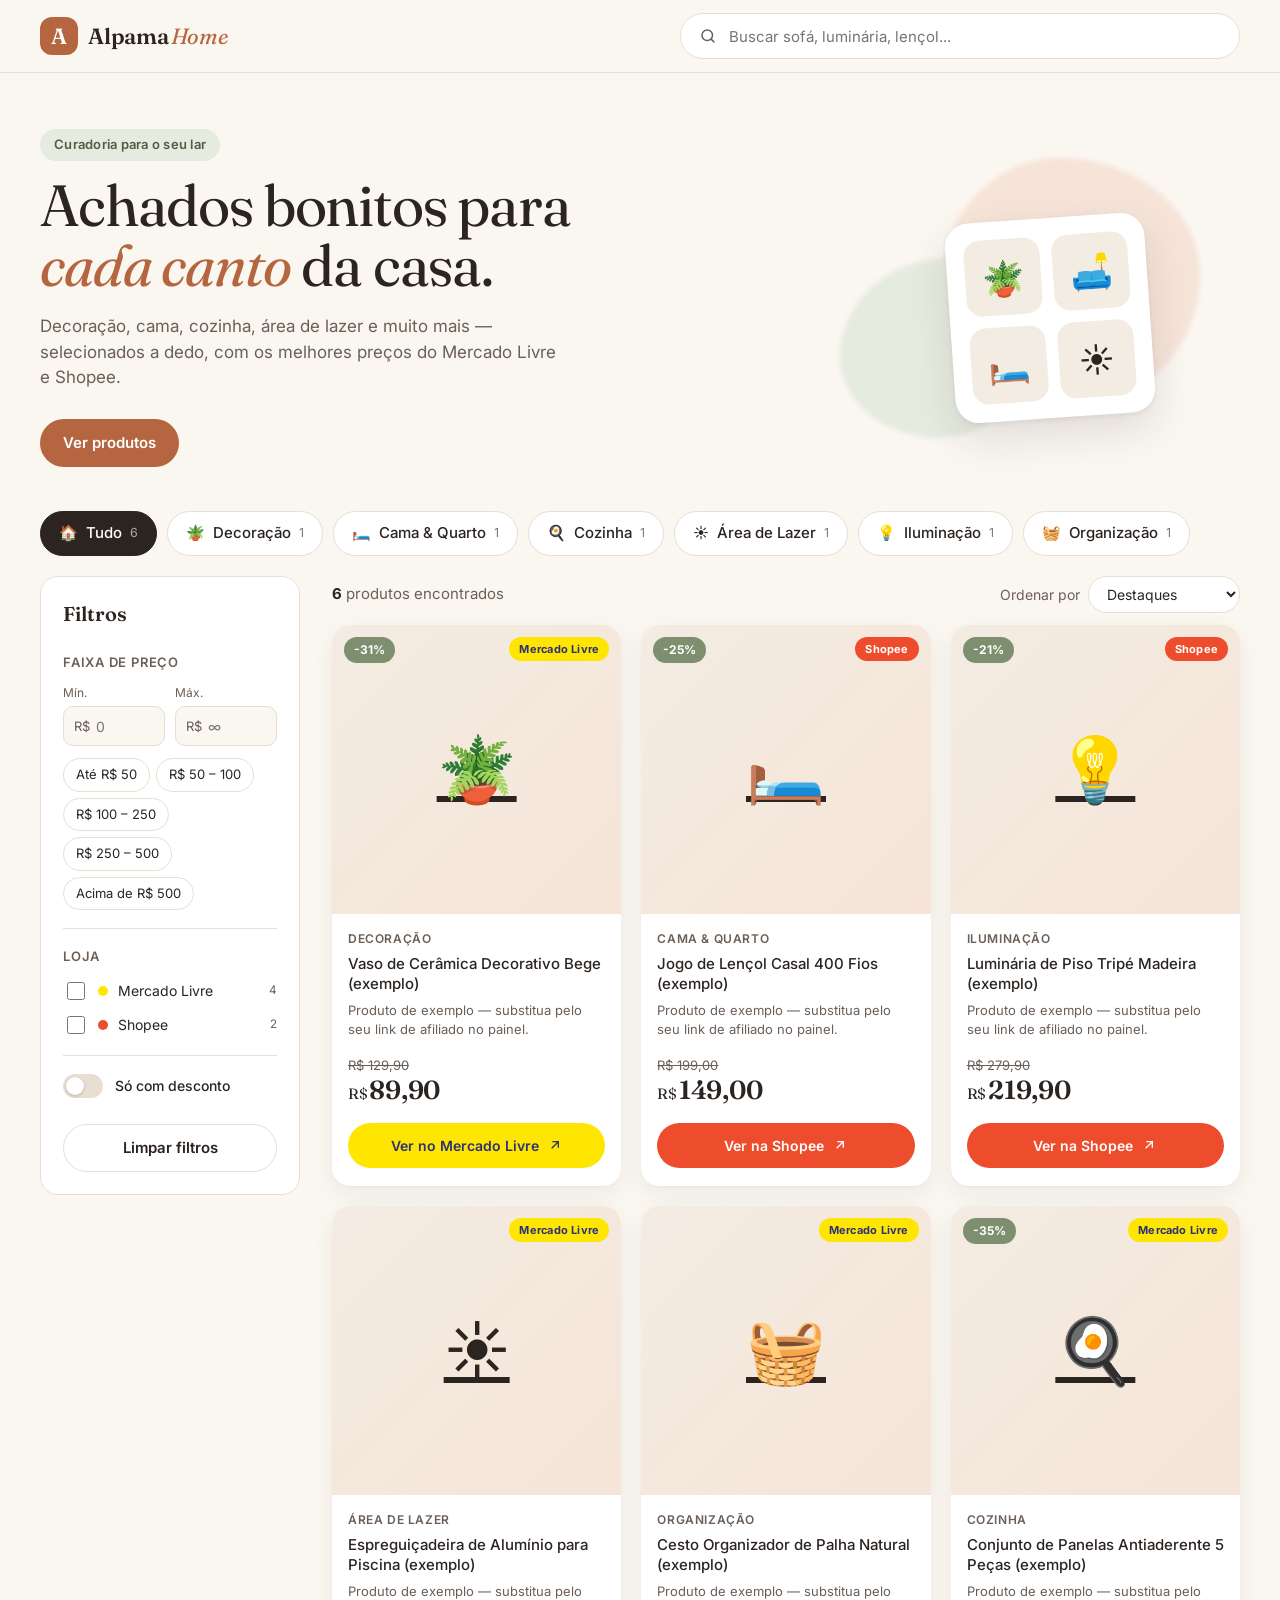
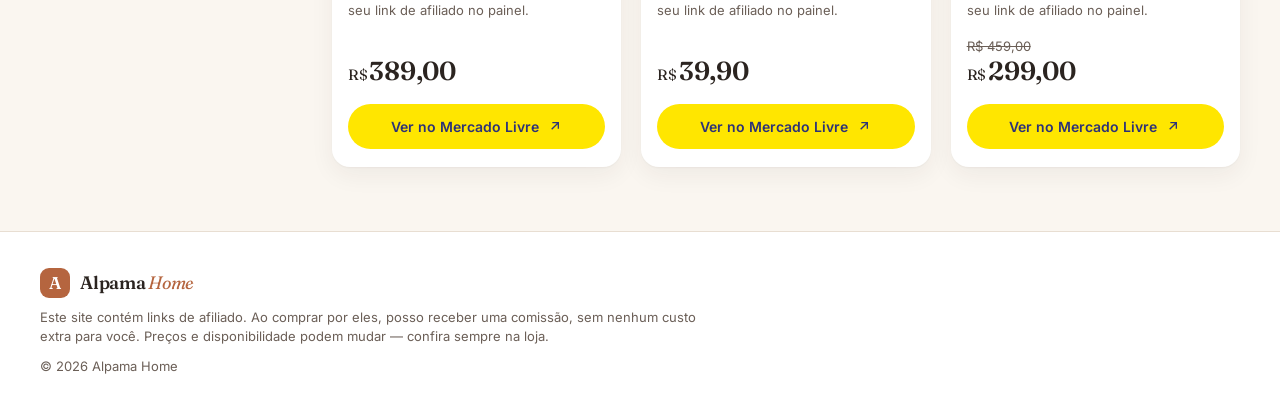
==== index.html @ 4c6926b1 "Cria vitrine Alpama Home com filtros e painel de produtos afiliados Site estático com busca, categor" ====
<!doctype html>
<html lang="pt-BR">
<head>
  <meta charset="utf-8">
  <meta name="viewport" content="width=device-width, initial-scale=1">
  <title>Alpama Home — Achados para sua casa</title>
  <meta name="description" content="Achados selecionados para casa: decoração, cama, cozinha, área de lazer e muito mais, com os melhores preços do Mercado Livre e Shopee.">
  <link rel="preconnect" href="https://fonts.googleapis.com">
  <link rel="preconnect" href="https://fonts.gstatic.com" crossorigin>
  <link href="https://fonts.googleapis.com/css2?family=Fraunces:opsz,wght@9..144,400;9..144,600&family=Inter:wght@400;500;600&display=swap" rel="stylesheet">
  <link rel="stylesheet" href="assets/css/style.css">
</head>
<body>
  <header class="topbar">
    <div class="container topbar__inner">
      <a href="./" class="logo" aria-label="Alpama Home — início">
        <span class="logo__mark">A</span>
        <span class="logo__text">Alpama<em>Home</em></span>
      </a>
      <label class="search" aria-label="Buscar produtos">
        <svg viewBox="0 0 24 24" aria-hidden="true"><circle cx="11" cy="11" r="7"/><path d="m20 20-3.5-3.5"/></svg>
        <input id="busca" type="search" placeholder="Buscar sofá, luminária, lençol..." autocomplete="off">
      </label>
      <button class="btn-filtros" id="abrirFiltros" type="button" aria-controls="filtros">
        <svg viewBox="0 0 24 24" aria-hidden="true"><path d="M4 6h16M7 12h10M10 18h4"/></svg>
        Filtros
      </button>
    </div>
  </header>

  <section class="hero">
    <div class="container hero__inner">
      <div>
        <p class="eyebrow">Curadoria para o seu lar</p>
        <h1>Achados bonitos para <span>cada canto</span> da casa.</h1>
        <p class="hero__sub">Decoração, cama, cozinha, área de lazer e muito mais — selecionados a dedo, com os melhores preços do Mercado Livre e Shopee.</p>
        <a href="#categorias" class="btn btn--primary">Ver produtos</a>
      </div>
      <div class="hero__art" aria-hidden="true">
        <div class="blob blob--1"></div>
        <div class="blob blob--2"></div>
        <div class="hero__card">
          <span>🪴</span><span>🛋️</span><span>🛏️</span><span>☀️</span>
        </div>
      </div>
    </div>
  </section>

  <nav class="cats container" id="categorias" aria-label="Categorias"></nav>

  <main class="container layout" id="catalogo">
    <aside class="filtros" id="filtros" aria-label="Filtros">
      <div class="filtros__head">
        <h2>Filtros</h2>
        <button class="filtros__fechar" id="fecharFiltros" type="button" aria-label="Fechar filtros">✕</button>
      </div>

      <div class="grupo">
        <h3>Faixa de preço</h3>
        <div class="preco-inputs">
          <label>Mín.<span class="moeda"><i>R$</i><input id="precoMin" type="number" min="0" step="1" inputmode="numeric" placeholder="0"></span></label>
          <label>Máx.<span class="moeda"><i>R$</i><input id="precoMax" type="number" min="0" step="1" inputmode="numeric" placeholder="∞"></span></label>
        </div>
        <div class="chips" id="faixas"></div>
      </div>

      <div class="grupo">
        <h3>Loja</h3>
        <div class="checks" id="lojas"></div>
      </div>

      <div class="grupo">
        <label class="switch">
          <input type="checkbox" id="soPromo">
          <span class="switch__track"></span>
          Só com desconto
        </label>
      </div>

      <button class="btn btn--ghost btn--block" id="limpar" type="button">Limpar filtros</button>
    </aside>

    <section class="resultados">
      <div class="resultados__bar">
        <p id="contagem" aria-live="polite"></p>
        <label class="ordenar">
          Ordenar por
          <select id="ordem">
            <option value="relevancia">Destaques</option>
            <option value="menor">Menor preço</option>
            <option value="maior">Maior preço</option>
            <option value="desconto">Maior desconto</option>
            <option value="az">Nome (A–Z)</option>
          </select>
        </label>
      </div>
      <div class="ativos" id="ativos"></div>
      <div class="grid" id="grid"></div>
      <div class="vazio" id="vazio" hidden>
        <p class="vazio__emoji">🔎</p>
        <h3>Nenhum produto encontrado</h3>
        <p>Tente ajustar a busca ou a faixa de preço.</p>
        <button class="btn btn--primary" type="button" data-limpar>Limpar filtros</button>
      </div>
    </section>
  </main>

  <div class="overlay" id="overlay" hidden></div>

  <footer class="rodape">
    <div class="container">
      <p class="logo logo--small"><span class="logo__mark">A</span><span class="logo__text">Alpama<em>Home</em></span></p>
      <p class="aviso">Este site contém links de afiliado. Ao comprar por eles, posso receber uma comissão, sem nenhum custo extra para você. Preços e disponibilidade podem mudar — confira sempre na loja.</p>
      <p class="copy">© <span id="ano"></span> Alpama Home</p>
    </div>
  </footer>

  <script src="produtos.js"></script>
  <script src="assets/js/app.js"></script>
</body>
</html>
---- assets/css/style.css ----
:root {
  --bg: #faf6f0;
  --surface: #ffffff;
  --surface-2: #f3ece2;
  --ink: #2b2420;
  --ink-2: #6b5f57;
  --line: #e8ded2;
  --brand: #b5653f;        /* terracota */
  --brand-ink: #ffffff;
  --brand-soft: #f6e4d8;
  --sage: #7d8f6e;
  --sage-soft: #e6ebdf;
  --ml: #ffe600;           /* Mercado Livre */
  --ml-ink: #2d3277;
  --shopee: #ee4d2d;
  --amazon: #232f3e;
  --radius: 18px;
  --radius-sm: 10px;
  --shadow: 0 1px 2px rgba(43, 36, 32, .04), 0 8px 24px rgba(43, 36, 32, .06);
  --shadow-hover: 0 2px 4px rgba(43, 36, 32, .06), 0 16px 40px rgba(43, 36, 32, .12);
  --serif: "Fraunces", Georgia, serif;
  --sans: "Inter", system-ui, -apple-system, "Segoe UI", sans-serif;
}

* { box-sizing: border-box; }
html { scroll-behavior: smooth; }
body {
  margin: 0;
  background: var(--bg);
  color: var(--ink);
  font-family: var(--sans);
  font-size: 15px;
  line-height: 1.5;
  -webkit-font-smoothing: antialiased;
}
img { max-width: 100%; display: block; }
button, input, select { font: inherit; color: inherit; }
a { color: inherit; }
[hidden] { display: none !important; }

.container { width: 100%; max-width: 1240px; margin: 0 auto; padding: 0 20px; }

/* ---------- Botões ---------- */
.btn {
  display: inline-flex; align-items: center; justify-content: center; gap: 8px;
  padding: 12px 22px; border-radius: 999px; border: 1px solid transparent;
  font-weight: 600; text-decoration: none; cursor: pointer;
  transition: transform .15s ease, background .15s ease, box-shadow .15s ease;
}
.btn:active { transform: translateY(1px); }
.btn--primary { background: var(--brand); color: var(--brand-ink); }
.btn--primary:hover { background: #9f5634; }
.btn--ghost { background: transparent; border-color: var(--line); }
.btn--ghost:hover { background: var(--surface-2); }
.btn--block { width: 100%; }

/* ---------- Topo ---------- */
.topbar {
  position: sticky; top: 0; z-index: 30;
  background: rgba(250, 246, 240, .85);
  backdrop-filter: saturate(1.4) blur(12px);
  border-bottom: 1px solid var(--line);
}
.topbar__inner { display: flex; align-items: center; gap: 20px; height: 72px; }

.logo { display: inline-flex; align-items: center; gap: 10px; text-decoration: none; flex-shrink: 0; margin: 0; }
.logo__mark {
  width: 38px; height: 38px; border-radius: 12px; display: grid; place-items: center;
  background: var(--brand); color: #fff; font-family: var(--serif); font-size: 22px; font-weight: 600;
}
.logo__text { font-family: var(--serif); font-size: 22px; font-weight: 600; letter-spacing: -.01em; }
.logo__text em { font-style: italic; font-weight: 400; color: var(--brand); margin-left: 2px; }
.logo--small .logo__mark { width: 30px; height: 30px; font-size: 17px; border-radius: 9px; }
.logo--small .logo__text { font-size: 18px; }

.search {
  flex: 1; max-width: 560px; margin-left: auto;
  display: flex; align-items: center; gap: 10px;
  background: var(--surface); border: 1px solid var(--line); border-radius: 999px;
  padding: 0 18px; height: 46px; transition: border-color .15s, box-shadow .15s;
}
.search:focus-within { border-color: var(--brand); box-shadow: 0 0 0 4px var(--brand-soft); }
.search svg, .btn-filtros svg { width: 18px; height: 18px; fill: none; stroke: currentColor; stroke-width: 2; stroke-linecap: round; color: var(--ink-2); flex-shrink: 0; }
.search input { border: 0; outline: 0; background: transparent; width: 100%; height: 100%; }

.btn-filtros {
  display: none; align-items: center; gap: 8px; height: 46px; padding: 0 16px;
  border-radius: 999px; border: 1px solid var(--line); background: var(--surface); cursor: pointer; font-weight: 500;
}

/* ---------- Hero ---------- */
.hero { padding: 56px 0 40px; overflow: hidden; }
.hero__inner { display: grid; grid-template-columns: 1.2fr 1fr; gap: 40px; align-items: center; }
.eyebrow {
  display: inline-block; margin: 0 0 14px; padding: 6px 14px; border-radius: 999px;
  background: var(--sage-soft); color: #4e5d42; font-size: 13px; font-weight: 600; letter-spacing: .02em;
}
.hero h1 {
  font-family: var(--serif); font-weight: 400; font-size: clamp(34px, 5vw, 58px);
  line-height: 1.05; letter-spacing: -.02em; margin: 0 0 18px;
}
.hero h1 span { font-style: italic; color: var(--brand); }
.hero__sub { color: var(--ink-2); font-size: 17px; max-width: 520px; margin: 0 0 28px; }

.hero__art { position: relative; height: 300px; }
.blob { position: absolute; border-radius: 50%; filter: blur(2px); }
.blob--1 { width: 260px; height: 260px; background: var(--brand-soft); right: 40px; top: 10px; border-radius: 46% 54% 60% 40% / 50% 45% 55% 50%; }
.blob--2 { width: 180px; height: 180px; background: var(--sage-soft); right: 220px; top: 110px; border-radius: 60% 40% 45% 55% / 55% 60% 40% 45%; }
.hero__card {
  position: absolute; right: 90px; top: 70px; display: grid; grid-template-columns: repeat(2, 76px); gap: 12px;
  padding: 18px; background: var(--surface); border-radius: 24px; box-shadow: var(--shadow-hover); transform: rotate(-4deg);
}
.hero__card span { display: grid; place-items: center; height: 76px; border-radius: 16px; background: var(--surface-2); font-size: 34px; }

/* ---------- Categorias ---------- */
.cats {
  display: flex; gap: 10px; overflow-x: auto; padding-top: 4px; padding-bottom: 20px;
  scrollbar-width: none;
}
.cats::-webkit-scrollbar { display: none; }
.cat {
  flex-shrink: 0; display: inline-flex; align-items: center; gap: 8px;
  padding: 10px 18px; border-radius: 999px; border: 1px solid var(--line); background: var(--surface);
  cursor: pointer; font-weight: 500; white-space: nowrap; transition: all .15s;
}
.cat:hover { border-color: var(--brand); }
.cat[aria-pressed="true"] { background: var(--ink); border-color: var(--ink); color: #fff; }
.cat small { opacity: .6; font-weight: 400; }

/* ---------- Layout ---------- */
.layout { display: grid; grid-template-columns: 260px 1fr; gap: 32px; align-items: start; padding-bottom: 64px; }

.filtros {
  position: sticky; top: 92px; background: var(--surface); border: 1px solid var(--line);
  border-radius: var(--radius); padding: 22px;
}
.filtros__head { display: flex; justify-content: space-between; align-items: center; margin-bottom: 6px; }
.filtros__head h2 { font-family: var(--serif); font-weight: 600; font-size: 20px; margin: 0; }
.filtros__fechar { display: none; border: 0; background: var(--surface-2); width: 34px; height: 34px; border-radius: 50%; cursor: pointer; }
.grupo { padding: 18px 0; border-bottom: 1px solid var(--line); }
.grupo:last-of-type { border-bottom: 0; margin-bottom: 8px; }
.grupo h3 { font-size: 13px; text-transform: uppercase; letter-spacing: .06em; color: var(--ink-2); margin: 0 0 12px; font-weight: 600; }

.preco-inputs { display: grid; grid-template-columns: 1fr 1fr; gap: 10px; margin-bottom: 12px; }
.preco-inputs label { font-size: 12px; color: var(--ink-2); display: grid; gap: 4px; }
.moeda { display: flex; align-items: center; border: 1px solid var(--line); border-radius: var(--radius-sm); padding: 0 10px; background: var(--bg); }
.moeda:focus-within { border-color: var(--brand); }
.moeda i { font-style: normal; color: var(--ink-2); font-size: 13px; }
.moeda input { border: 0; outline: 0; background: transparent; width: 100%; height: 38px; padding-left: 6px; font-size: 14px; color: var(--ink); }

.chips { display: flex; flex-wrap: wrap; gap: 6px; }
.chip {
  padding: 6px 12px; border-radius: 999px; border: 1px solid var(--line); background: transparent;
  font-size: 13px; cursor: pointer; transition: all .15s;
}
.chip:hover { border-color: var(--brand); }
.chip[aria-pressed="true"] { background: var(--brand-soft); border-color: var(--brand); color: #7e3f20; font-weight: 600; }

.checks { display: grid; gap: 10px; }
.check { display: flex; align-items: center; gap: 10px; cursor: pointer; font-size: 14px; }
.check input { width: 18px; height: 18px; accent-color: var(--brand); }
.check .dot { width: 10px; height: 10px; border-radius: 50%; }
.check small { margin-left: auto; color: var(--ink-2); }

.switch { display: flex; align-items: center; gap: 12px; cursor: pointer; font-size: 14px; font-weight: 500; }
.switch input { position: absolute; opacity: 0; }
.switch__track { width: 40px; height: 24px; border-radius: 999px; background: var(--line); position: relative; transition: background .2s; flex-shrink: 0; }
.switch__track::after { content: ""; position: absolute; top: 3px; left: 3px; width: 18px; height: 18px; border-radius: 50%; background: #fff; box-shadow: 0 1px 3px rgba(0,0,0,.2); transition: transform .2s; }
.switch input:checked + .switch__track { background: var(--sage); }
.switch input:checked + .switch__track::after { transform: translateX(16px); }
.switch input:focus-visible + .switch__track { outline: 2px solid var(--brand); outline-offset: 2px; }

/* ---------- Resultados ---------- */
.resultados__bar { display: flex; justify-content: space-between; align-items: center; gap: 12px; margin-bottom: 12px; flex-wrap: wrap; }
#contagem { margin: 0; color: var(--ink-2); }
#contagem strong { color: var(--ink); }
.ordenar { display: flex; align-items: center; gap: 8px; font-size: 14px; color: var(--ink-2); }
.ordenar select { border: 1px solid var(--line); border-radius: 999px; padding: 8px 14px; background: var(--surface); color: var(--ink); cursor: pointer; }

.ativos { display: flex; flex-wrap: wrap; gap: 8px; margin-bottom: 16px; }
.ativos:empty { display: none; }
.tag {
  display: inline-flex; align-items: center; gap: 6px; padding: 6px 8px 6px 12px; border-radius: 999px;
  background: var(--surface-2); font-size: 13px; border: 0; cursor: pointer;
}
.tag::after { content: "✕"; font-size: 11px; opacity: .6; }
.tag:hover { background: var(--brand-soft); }

.grid { display: grid; grid-template-columns: repeat(auto-fill, minmax(230px, 1fr)); gap: 20px; }

.card {
  position: relative; display: flex; flex-direction: column;
  background: var(--surface); border-radius: var(--radius); overflow: hidden;
  box-shadow: var(--shadow); transition: transform .2s ease, box-shadow .2s ease;
  animation: surgir .35s ease both;
}
.card:hover { transform: translateY(-4px); box-shadow: var(--shadow-hover); }
@keyframes surgir { from { opacity: 0; transform: translateY(8px); } to { opacity: 1; transform: none; } }

.card__img { position: relative; aspect-ratio: 1 / 1; background: var(--surface-2); overflow: hidden; }
.card__img img { width: 100%; height: 100%; object-fit: contain; padding: 14px; mix-blend-mode: multiply; transition: transform .35s ease; }
.card:hover .card__img img { transform: scale(1.05); }
.card__placeholder { width: 100%; height: 100%; display: grid; place-items: center; font-size: 64px; background: linear-gradient(135deg, var(--surface-2), var(--brand-soft)); }

.badge { position: absolute; top: 12px; left: 12px; padding: 4px 10px; border-radius: 999px; font-size: 12px; font-weight: 700; background: var(--sage); color: #fff; }
.loja { position: absolute; top: 12px; right: 12px; padding: 4px 10px; border-radius: 999px; font-size: 11px; font-weight: 700; letter-spacing: .02em; }
.loja--mercadolivre { background: var(--ml); color: var(--ml-ink); }
.loja--shopee { background: var(--shopee); color: #fff; }
.loja--amazon { background: var(--amazon); color: #fff; }
.loja--outra { background: var(--ink); color: #fff; }

.card__body { display: flex; flex-direction: column; gap: 6px; padding: 16px 16px 18px; flex: 1; }
.card__cat { font-size: 12px; color: var(--ink-2); text-transform: uppercase; letter-spacing: .05em; font-weight: 600; }
.card__nome { font-size: 15px; font-weight: 500; margin: 0; line-height: 1.35; display: -webkit-box; -webkit-line-clamp: 2; -webkit-box-orient: vertical; overflow: hidden; min-height: 2.7em; }
.card__desc { font-size: 13px; color: var(--ink-2); margin: 0; display: -webkit-box; -webkit-line-clamp: 2; -webkit-box-orient: vertical; overflow: hidden; }
.card__precos { margin-top: auto; padding-top: 8px; }
.card__antigo { font-size: 13px; color: var(--ink-2); text-decoration: line-through; }
.card__preco { font-family: var(--serif); font-size: 26px; font-weight: 600; letter-spacing: -.01em; line-height: 1.1; }
.card__preco small { font-size: 15px; font-weight: 400; margin-right: 2px; }
.card__btn { margin-top: 12px; width: 100%; padding: 11px 16px; font-size: 14px; }
.card__btn--mercadolivre { background: var(--ml); color: var(--ml-ink); }
.card__btn--mercadolivre:hover { background: #f5dc00; }
.card__btn--shopee { background: var(--shopee); color: #fff; }
.card__btn--shopee:hover { background: #d8401f; }
.card__btn--amazon { background: var(--amazon); color: #fff; }
.card__btn .txt-sm { display: none; }
.card__btn { white-space: nowrap; }
.card__btn svg { width: 16px; height: 16px; fill: none; stroke: currentColor; stroke-width: 2; }

.vazio { text-align: center; padding: 60px 20px; background: var(--surface); border-radius: var(--radius); border: 1px dashed var(--line); }
.vazio__emoji { font-size: 44px; margin: 0; }
.vazio h3 { font-family: var(--serif); font-size: 22px; margin: 8px 0 4px; }
.vazio p { color: var(--ink-2); margin: 0 0 18px; }

/* ---------- Rodapé ---------- */
.rodape { border-top: 1px solid var(--line); padding: 36px 0 44px; background: var(--surface); }
.rodape .container { display: grid; gap: 10px; }
.aviso { color: var(--ink-2); font-size: 13px; max-width: 680px; margin: 0; }
.copy { color: var(--ink-2); font-size: 13px; margin: 0; }

.overlay { position: fixed; inset: 0; background: rgba(43, 36, 32, .4); z-index: 40; }

/* ---------- Responsivo ---------- */
@media (max-width: 960px) {
  .hero__inner { grid-template-columns: 1fr; }
  .hero__art { display: none; }
  .hero { padding: 36px 0 28px; }
  .layout { grid-template-columns: 1fr; }
  .btn-filtros { display: inline-flex; }
  .filtros {
    position: fixed; top: 0; bottom: 0; left: 0; z-index: 50; width: min(340px, 88vw);
    border-radius: 0 var(--radius) var(--radius) 0; overflow-y: auto;
    transform: translateX(-105%); transition: transform .25s ease;
  }
  .filtros.aberto { transform: none; }
  .filtros__fechar { display: grid; place-items: center; }
}
@media (max-width: 640px) {
  .container { padding: 0 16px; }
  .topbar__inner { flex-wrap: wrap; height: auto; padding-top: 12px; padding-bottom: 12px; gap: 10px; }
  .search { order: 3; flex-basis: 100%; max-width: none; }
  .btn-filtros { margin-left: auto; }
  .grid { grid-template-columns: repeat(2, 1fr); gap: 12px; }
  .card__body { padding: 12px; }
  .card__nome { font-size: 14px; }
  .card__preco { font-size: 21px; }
  .card__desc { display: none; }
  .card__btn { padding: 10px 12px; font-size: 13px; }
  .card__btn .txt-lg { display: none; }
  .card__btn .txt-sm { display: inline; }
  .resultados__bar { margin-top: 4px; }
  .loja { font-size: 10px; padding: 3px 8px; }
}

/* ===================================================================
   PAINEL (admin.html)
   =================================================================== */
.admin-main { padding: 32px 20px 64px; display: grid; grid-template-columns: 420px 1fr; gap: 28px; align-items: start; }
.painel { background: var(--surface); border: 1px solid var(--line); border-radius: var(--radius); padding: 24px; }
.painel h2 { font-family: var(--serif); font-weight: 600; font-size: 22px; margin: 0 0 4px; }
.painel > p { color: var(--ink-2); margin: 0 0 18px; font-size: 14px; }
.form { display: grid; gap: 14px; }
.campo { display: grid; gap: 6px; font-size: 13px; font-weight: 600; }
.campo span.dica { font-weight: 400; color: var(--ink-2); font-size: 12px; }
.campo input, .campo select, .campo textarea {
  width: 100%; border: 1px solid var(--line); border-radius: var(--radius-sm); padding: 10px 12px;
  background: var(--bg); font-weight: 400; font-size: 14px; outline: 0;
}
.campo input:focus, .campo select:focus, .campo textarea:focus { border-color: var(--brand); box-shadow: 0 0 0 3px var(--brand-soft); }
.campo textarea { resize: vertical; min-height: 64px; }
.linha { display: grid; grid-template-columns: 1fr 1fr; gap: 12px; }
.form .switch { font-weight: 500; }
.acoes { display: flex; gap: 10px; flex-wrap: wrap; }
.preview-img { display: flex; gap: 12px; align-items: center; }
.preview-img img, .preview-img .vazio-img { width: 56px; height: 56px; border-radius: 10px; object-fit: contain; background: var(--surface-2); flex-shrink: 0; }
.preview-img .vazio-img { display: grid; place-items: center; font-size: 22px; }

.lista-head { display: flex; justify-content: space-between; align-items: center; gap: 12px; flex-wrap: wrap; margin-bottom: 16px; }
.lista-head input { border: 1px solid var(--line); border-radius: 999px; padding: 9px 16px; background: var(--bg); min-width: 200px; outline: 0; }
.lista { display: grid; gap: 10px; }
.item {
  display: grid; grid-template-columns: 56px 1fr auto; gap: 14px; align-items: center;
  padding: 10px; border: 1px solid var(--line); border-radius: 14px; background: var(--bg);
}
.item img, .item .vazio-img { width: 56px; height: 56px; border-radius: 10px; object-fit: contain; background: var(--surface); }
.item .vazio-img { display: grid; place-items: center; font-size: 24px; }
.item__info { min-width: 0; }
.item__nome { font-weight: 600; font-size: 14px; white-space: nowrap; overflow: hidden; text-overflow: ellipsis; margin: 0; }
.item__meta { font-size: 12px; color: var(--ink-2); margin: 2px 0 0; display: flex; gap: 8px; flex-wrap: wrap; align-items: center; }
.item__meta .loja { position: static; }
.item__acoes { display: flex; gap: 6px; }
.icon-btn { width: 36px; height: 36px; border-radius: 10px; border: 1px solid var(--line); background: var(--surface); cursor: pointer; display: grid; place-items: center; font-size: 15px; }
.icon-btn:hover { border-color: var(--brand); }
.icon-btn--perigo:hover { border-color: #c0392b; background: #fdecea; }

.publicar { margin-top: 24px; background: var(--sage-soft); border: 1px solid #cfd8c4; }
.publicar ol { margin: 8px 0 16px; padding-left: 20px; color: var(--ink); font-size: 14px; }
.publicar li { margin-bottom: 4px; }
.publicar code { background: rgba(255,255,255,.7); padding: 1px 6px; border-radius: 6px; font-size: 13px; }

.toast {
  position: fixed; bottom: 24px; left: 50%; transform: translateX(-50%) translateY(20px); opacity: 0;
  background: var(--ink); color: #fff; padding: 12px 20px; border-radius: 999px; font-size: 14px; z-index: 100;
  transition: all .25s ease; pointer-events: none;
}
.toast.show { opacity: 1; transform: translateX(-50%) translateY(0); }

.preview-banner {
  background: var(--ink); color: #fff; text-align: center; padding: 8px 16px; font-size: 13px;
}
.preview-banner a { color: var(--ml); }

@media (max-width: 980px) {
  .admin-main { grid-template-columns: 1fr; }
}
@media (max-width: 640px) {
  .admin-main { padding: 20px 16px 48px; }
  .item { grid-template-columns: 48px 1fr; }
  .item img, .item .vazio-img { width: 48px; height: 48px; }
  .item__acoes { grid-column: 1 / -1; justify-content: flex-end; }
  .linha { grid-template-columns: 1fr; }
}
#catalogo, #categorias { scroll-margin-top: 140px; }
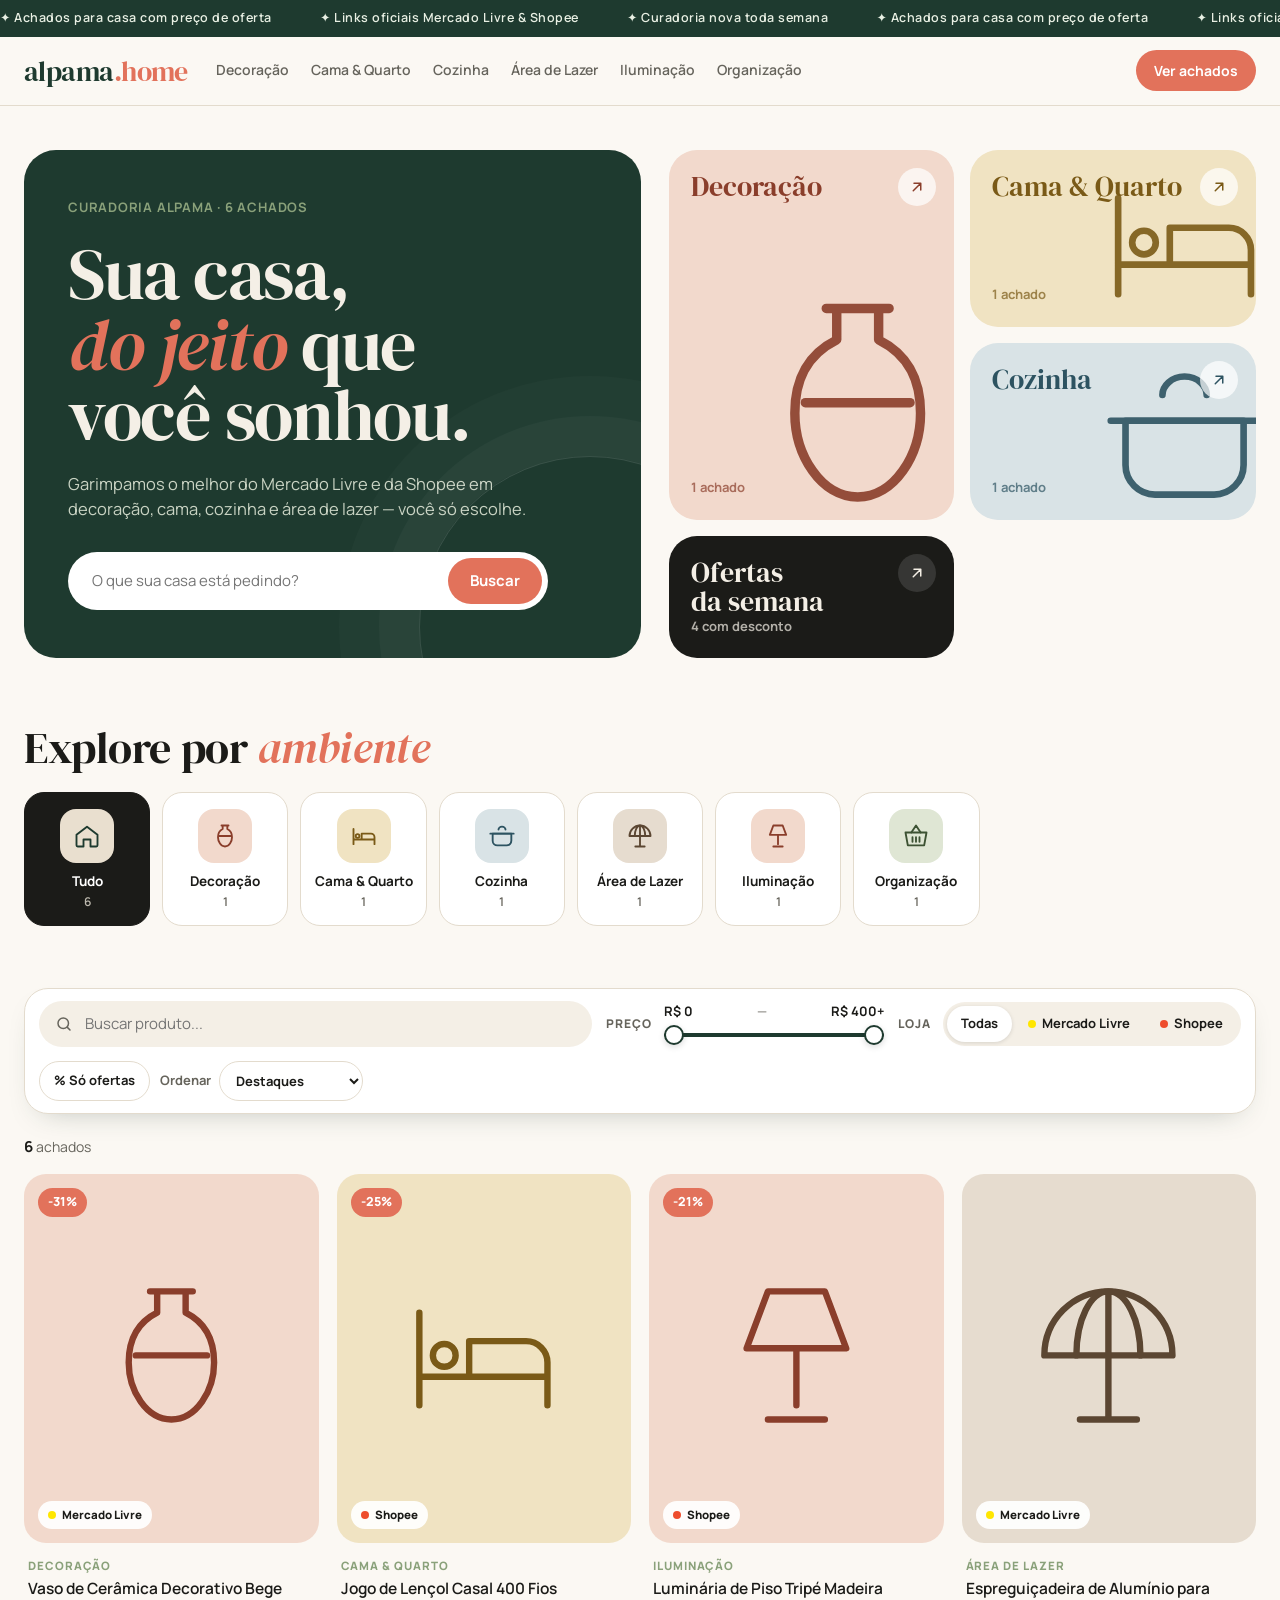
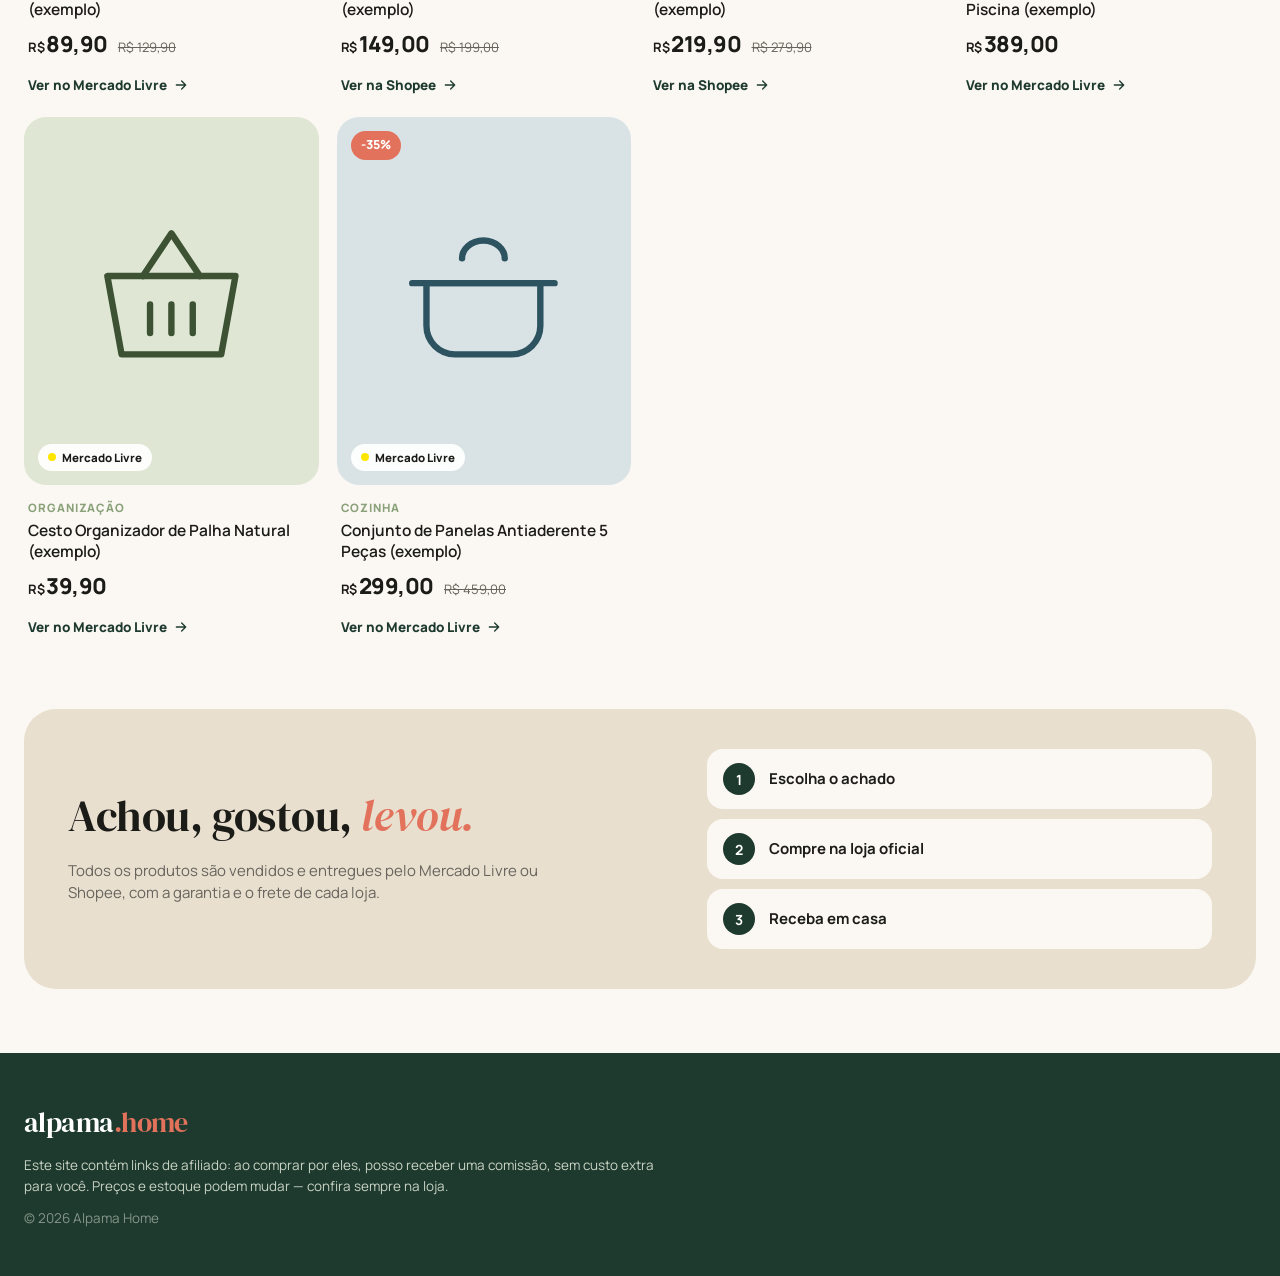
==== commit 9e063016: "Novo visual da vitrine (esboço 2): estilo boutique Hero verde com busca, grade bento de categorias, " ====
--- a/index.html
+++ b/index.html
@@ -7,113 +7,136 @@
   <meta name="description" content="Achados selecionados para casa: decoração, cama, cozinha, área de lazer e muito mais, com os melhores preços do Mercado Livre e Shopee.">
   <link rel="preconnect" href="https://fonts.googleapis.com">
   <link rel="preconnect" href="https://fonts.gstatic.com" crossorigin>
-  <link href="https://fonts.googleapis.com/css2?family=Fraunces:opsz,wght@9..144,400;9..144,600&family=Inter:wght@400;500;600&display=swap" rel="stylesheet">
-  <link rel="stylesheet" href="assets/css/style.css">
+  <link href="https://fonts.googleapis.com/css2?family=DM+Serif+Display:ital@0;1&family=Manrope:wght@400;500;600;700;800&display=swap" rel="stylesheet">
+  <link rel="stylesheet" href="assets/css/site.css">
 </head>
 <body>
-  <header class="topbar">
-    <div class="container topbar__inner">
-      <a href="./" class="logo" aria-label="Alpama Home — início">
-        <span class="logo__mark">A</span>
-        <span class="logo__text">Alpama<em>Home</em></span>
-      </a>
-      <label class="search" aria-label="Buscar produtos">
-        <svg viewBox="0 0 24 24" aria-hidden="true"><circle cx="11" cy="11" r="7"/><path d="m20 20-3.5-3.5"/></svg>
-        <input id="busca" type="search" placeholder="Buscar sofá, luminária, lençol..." autocomplete="off">
-      </label>
-      <button class="btn-filtros" id="abrirFiltros" type="button" aria-controls="filtros">
-        <svg viewBox="0 0 24 24" aria-hidden="true"><path d="M4 6h16M7 12h10M10 18h4"/></svg>
-        Filtros
-      </button>
+  <div class="anuncio">
+    <div class="marquee"><span>✦ Achados para casa com preço de oferta</span><span>✦ Links oficiais Mercado Livre &amp; Shopee</span><span>✦ Curadoria nova toda semana</span><span>✦ Achados para casa com preço de oferta</span><span>✦ Links oficiais Mercado Livre &amp; Shopee</span><span>✦ Curadoria nova toda semana</span></div>
+  </div>
+
+  <header class="cabecalho">
+    <div class="wrap cabecalho__in">
+      <a href="./" class="marca" aria-label="Alpama Home — início">alpama<span>.home</span></a>
+      <nav class="menu" id="menu" aria-label="Categorias principais"></nav>
+      <a href="#loja" class="cabecalho__cta">Ver achados</a>
     </div>
   </header>
 
   <section class="hero">
-    <div class="container hero__inner">
-      <div>
-        <p class="eyebrow">Curadoria para o seu lar</p>
-        <h1>Achados bonitos para <span>cada canto</span> da casa.</h1>
-        <p class="hero__sub">Decoração, cama, cozinha, área de lazer e muito mais — selecionados a dedo, com os melhores preços do Mercado Livre e Shopee.</p>
-        <a href="#categorias" class="btn btn--primary">Ver produtos</a>
+    <div class="wrap hero__grid">
+      <div class="hero__texto">
+        <p class="selo">Curadoria Alpama · <span id="totalHero"></span> achados</p>
+        <h1>Sua casa,<br><em>do jeito</em> que<br>você sonhou.</h1>
+        <p class="hero__sub">Garimpamos o melhor do Mercado Livre e da Shopee em decoração, cama, cozinha e área de lazer — você só escolhe.</p>
+        <form class="hero__busca" id="heroBusca" role="search">
+          <input type="search" id="buscaHero" placeholder="O que sua casa está pedindo?" aria-label="Buscar produtos">
+          <button type="submit">Buscar</button>
+        </form>
       </div>
-      <div class="hero__art" aria-hidden="true">
-        <div class="blob blob--1"></div>
-        <div class="blob blob--2"></div>
-        <div class="hero__card">
-          <span>🪴</span><span>🛋️</span><span>🛏️</span><span>☀️</span>
+      <div class="bento" id="bento" aria-label="Categorias em destaque"></div>
+    </div>
+  </section>
+
+  <section class="wrap secao" id="loja">
+    <div class="secao__topo">
+      <h2>Explore por <em>ambiente</em></h2>
+    </div>
+    <div class="ambientes" id="ambientes"></div>
+  </section>
+
+  <section class="wrap secao">
+    <div class="barra" id="barra">
+      <label class="barra__busca">
+        <svg viewBox="0 0 24 24" aria-hidden="true"><circle cx="11" cy="11" r="7"/><path d="m20 20-3.5-3.5"/></svg>
+        <input id="busca" type="search" placeholder="Buscar produto..." autocomplete="off" aria-label="Buscar produto">
+      </label>
+      <button class="barra__abrir" id="abrirFiltros" type="button">
+        <svg viewBox="0 0 24 24" aria-hidden="true"><path d="M4 7h10M18 7h2M4 17h4M12 17h8"/><circle cx="16" cy="7" r="2"/><circle cx="10" cy="17" r="2"/></svg>
+        Filtros <b id="nFiltros" hidden></b>
+      </button>
+
+      <div class="painelf" id="painelf" role="dialog" aria-label="Filtros">
+        <div class="painelf__topo"><strong>Filtros</strong><button type="button" id="fecharFiltros" aria-label="Fechar">✕</button></div>
+
+        <div class="f f--preco">
+          <span class="f__rot">Preço</span>
+          <div class="faixa">
+            <div class="faixa__valores"><output id="vMin"></output><span>—</span><output id="vMax"></output></div>
+            <div class="faixa__slider">
+              <div class="faixa__trilho"><div class="faixa__ativo" id="ativoFaixa"></div></div>
+              <input type="range" id="rMin" aria-label="Preço mínimo">
+              <input type="range" id="rMax" aria-label="Preço máximo">
+            </div>
+          </div>
+          <div class="atalhos" id="atalhos"></div>
+        </div>
+
+        <div class="f">
+          <span class="f__rot">Loja</span>
+          <div class="seg" id="lojas" role="group" aria-label="Loja"></div>
+        </div>
+
+        <div class="f f--linha">
+          <button class="pill" type="button" id="soPromo" aria-pressed="false">% Só ofertas</button>
+          <label class="ordem">
+            <span>Ordenar</span>
+            <select id="ordem">
+              <option value="relevancia">Destaques</option>
+              <option value="menor">Menor preço</option>
+              <option value="maior">Maior preço</option>
+              <option value="desconto">Maior desconto</option>
+              <option value="az">A–Z</option>
+            </select>
+          </label>
+        </div>
+
+        <div class="painelf__rodape">
+          <button type="button" class="link" id="limpar">Limpar tudo</button>
+          <button type="button" class="botao" id="aplicar">Ver <span id="nAplicar"></span> produtos</button>
         </div>
       </div>
     </div>
+
+    <div class="resumo">
+      <p id="contagem" aria-live="polite"></p>
+      <div class="ativos" id="ativos"></div>
+      <button type="button" class="link" id="limparResumo" hidden>Limpar filtros</button>
+    </div>
+
+    <div class="grade" id="grade"></div>
+
+    <div class="vazio" id="vazio" hidden>
+      <div class="vazio__ico" aria-hidden="true"><svg viewBox="0 0 24 24"><circle cx="11" cy="11" r="7"/><path d="m20 20-3.5-3.5"/></svg></div>
+      <h3>Nada por aqui… ainda</h3>
+      <p>Tente outra palavra ou aumente a faixa de preço.</p>
+      <button class="botao" type="button" data-limpar>Limpar filtros</button>
+    </div>
   </section>
 
-  <nav class="cats container" id="categorias" aria-label="Categorias"></nav>
-
-  <main class="container layout" id="catalogo">
-    <aside class="filtros" id="filtros" aria-label="Filtros">
-      <div class="filtros__head">
-        <h2>Filtros</h2>
-        <button class="filtros__fechar" id="fecharFiltros" type="button" aria-label="Fechar filtros">✕</button>
+  <section class="wrap">
+    <div class="faixa-cta">
+      <div>
+        <h2>Achou, gostou, <em>levou.</em></h2>
+        <p>Todos os produtos são vendidos e entregues pelo Mercado Livre ou Shopee, com a garantia e o frete de cada loja.</p>
       </div>
-
-      <div class="grupo">
-        <h3>Faixa de preço</h3>
-        <div class="preco-inputs">
-          <label>Mín.<span class="moeda"><i>R$</i><input id="precoMin" type="number" min="0" step="1" inputmode="numeric" placeholder="0"></span></label>
-          <label>Máx.<span class="moeda"><i>R$</i><input id="precoMax" type="number" min="0" step="1" inputmode="numeric" placeholder="∞"></span></label>
-        </div>
-        <div class="chips" id="faixas"></div>
-      </div>
-
-      <div class="grupo">
-        <h3>Loja</h3>
-        <div class="checks" id="lojas"></div>
-      </div>
-
-      <div class="grupo">
-        <label class="switch">
-          <input type="checkbox" id="soPromo">
-          <span class="switch__track"></span>
-          Só com desconto
-        </label>
-      </div>
-
-      <button class="btn btn--ghost btn--block" id="limpar" type="button">Limpar filtros</button>
-    </aside>
-
-    <section class="resultados">
-      <div class="resultados__bar">
-        <p id="contagem" aria-live="polite"></p>
-        <label class="ordenar">
-          Ordenar por
-          <select id="ordem">
-            <option value="relevancia">Destaques</option>
-            <option value="menor">Menor preço</option>
-            <option value="maior">Maior preço</option>
-            <option value="desconto">Maior desconto</option>
-            <option value="az">Nome (A–Z)</option>
-          </select>
-        </label>
-      </div>
-      <div class="ativos" id="ativos"></div>
-      <div class="grid" id="grid"></div>
-      <div class="vazio" id="vazio" hidden>
-        <p class="vazio__emoji">🔎</p>
-        <h3>Nenhum produto encontrado</h3>
-        <p>Tente ajustar a busca ou a faixa de preço.</p>
-        <button class="btn btn--primary" type="button" data-limpar>Limpar filtros</button>
-      </div>
-    </section>
-  </main>
-
-  <div class="overlay" id="overlay" hidden></div>
+      <ul>
+        <li><b>1</b> Escolha o achado</li>
+        <li><b>2</b> Compre na loja oficial</li>
+        <li><b>3</b> Receba em casa</li>
+      </ul>
+    </div>
+  </section>
 
   <footer class="rodape">
-    <div class="container">
-      <p class="logo logo--small"><span class="logo__mark">A</span><span class="logo__text">Alpama<em>Home</em></span></p>
-      <p class="aviso">Este site contém links de afiliado. Ao comprar por eles, posso receber uma comissão, sem nenhum custo extra para você. Preços e disponibilidade podem mudar — confira sempre na loja.</p>
-      <p class="copy">© <span id="ano"></span> Alpama Home</p>
+    <div class="wrap rodape__in">
+      <a href="./" class="marca marca--claro">alpama<span>.home</span></a>
+      <p>Este site contém links de afiliado: ao comprar por eles, posso receber uma comissão, sem custo extra para você. Preços e estoque podem mudar — confira sempre na loja.</p>
+      <p class="rodape__copy">© <span id="ano"></span> Alpama Home</p>
     </div>
   </footer>
+
+  <div class="veu" id="veu" hidden></div>
 
   <script src="produtos.js"></script>
   <script src="assets/js/app.js"></script>
--- a/assets/css/site.css
+++ b/assets/css/site.css
@@ -0,0 +1,282 @@
+:root {
+  --creme: #f4efe6;
+  --papel: #fbf8f3;
+  --branco: #ffffff;
+  --verde: #1e3a2f;
+  --verde-2: #2c5242;
+  --musgo: #8aa17a;
+  --coral: #e2725b;
+  --coral-esc: #c95a44;
+  --areia: #e9dfcf;
+  --tinta: #1b1b18;
+  --tinta-2: #66645c;
+  --linha: #e3dbcd;
+  --ml: #ffe600;
+  --ml-tinta: #2d3277;
+  --shopee: #ee4d2d;
+  --amazon: #232f3e;
+  --serif: "DM Serif Display", Georgia, serif;
+  --sans: "Manrope", system-ui, -apple-system, "Segoe UI", sans-serif;
+  --r: 22px;
+}
+
+* { box-sizing: border-box; }
+html { scroll-behavior: smooth; }
+body { margin: 0; background: var(--papel); color: var(--tinta); font-family: var(--sans); font-size: 15px; line-height: 1.5; -webkit-font-smoothing: antialiased; }
+button, input, select { font: inherit; color: inherit; }
+img { display: block; max-width: 100%; }
+a { color: inherit; }
+[hidden] { display: none !important; }
+em { font-style: italic; }
+svg { fill: none; stroke: currentColor; stroke-width: 1.6; stroke-linecap: round; stroke-linejoin: round; }
+
+.wrap { max-width: 1280px; margin: 0 auto; padding: 0 24px; }
+
+.botao {
+  display: inline-flex; align-items: center; justify-content: center; gap: 8px; border: 0; cursor: pointer;
+  background: var(--verde); color: #fff; font-weight: 700; padding: 13px 22px; border-radius: 999px;
+  text-decoration: none; transition: background .15s, transform .15s;
+}
+.botao:hover { background: var(--verde-2); }
+.botao:active { transform: scale(.98); }
+.link { border: 0; background: none; text-decoration: underline; cursor: pointer; color: var(--tinta-2); font-weight: 600; padding: 0; }
+
+/* ---------- Faixa de anúncio ---------- */
+.anuncio { background: var(--verde); color: #e8efe3; font-size: 12.5px; font-weight: 600; letter-spacing: .04em; overflow: hidden; white-space: nowrap; }
+.marquee { display: inline-flex; gap: 48px; padding: 9px 0; animation: correr 30s linear infinite; }
+@keyframes correr { to { transform: translateX(-50%); } }
+@media (prefers-reduced-motion: reduce) { .marquee { animation: none; } }
+
+/* ---------- Cabeçalho ---------- */
+.cabecalho { position: sticky; top: 0; z-index: 30; background: rgba(251, 248, 243, .9); backdrop-filter: blur(14px); border-bottom: 1px solid var(--linha); }
+.cabecalho__in { display: flex; align-items: center; gap: 28px; height: 68px; }
+.marca { font-family: var(--serif); font-size: 28px; text-decoration: none; letter-spacing: -.02em; color: var(--verde); flex-shrink: 0; }
+.marca span { color: var(--coral); }
+.marca--claro { color: #fff; }
+.menu { display: flex; gap: 22px; overflow-x: auto; scrollbar-width: none; flex: 1; }
+.menu::-webkit-scrollbar { display: none; }
+.menu a { text-decoration: none; font-weight: 600; font-size: 14px; color: var(--tinta-2); white-space: nowrap; padding: 6px 0; border-bottom: 2px solid transparent; }
+.menu a:hover, .menu a.ativo { color: var(--tinta); border-color: var(--coral); }
+.cabecalho__cta { margin-left: auto; text-decoration: none; font-weight: 700; font-size: 14px; padding: 10px 18px; border-radius: 999px; background: var(--coral); color: #fff; white-space: nowrap; }
+.cabecalho__cta:hover { background: var(--coral-esc); }
+
+/* ---------- Hero ---------- */
+.hero { padding: 44px 0 32px; }
+.hero__grid { display: grid; grid-template-columns: 1.05fr 1fr; gap: 28px; align-items: stretch; }
+.hero__texto { background: var(--verde); color: #f4efe6; border-radius: 32px; padding: 48px 44px; display: flex; flex-direction: column; justify-content: center; position: relative; overflow: hidden; }
+.hero__texto::after { content: ""; position: absolute; width: 340px; height: 340px; right: -120px; bottom: -140px; border-radius: 50%; border: 1px solid rgba(255,255,255,.12); box-shadow: 0 0 0 40px rgba(255,255,255,.03), 0 0 0 80px rgba(255,255,255,.02); }
+.selo { margin: 0 0 22px; font-size: 13px; font-weight: 700; letter-spacing: .06em; text-transform: uppercase; color: var(--musgo); }
+.hero h1 { font-family: var(--serif); font-weight: 400; font-size: clamp(42px, 5.6vw, 76px); line-height: .98; letter-spacing: -.02em; margin: 0 0 22px; }
+.hero h1 em { color: var(--coral); }
+.hero__sub { margin: 0 0 30px; max-width: 460px; color: #c9d3c3; font-size: 16.5px; }
+.hero__busca { display: flex; background: #fff; border-radius: 999px; padding: 6px; max-width: 480px; position: relative; z-index: 1; }
+.hero__busca input { flex: 1; border: 0; outline: 0; background: transparent; padding: 0 18px; color: var(--tinta); min-width: 0; }
+.hero__busca button { border: 0; background: var(--coral); color: #fff; font-weight: 700; border-radius: 999px; padding: 12px 22px; cursor: pointer; }
+.hero__busca button:hover { background: var(--coral-esc); }
+
+.bento { display: grid; grid-template-columns: 1fr 1fr; grid-template-rows: 1fr 1fr; gap: 16px; min-height: 460px; }
+.tile {
+  position: relative; border-radius: 28px; padding: 22px; text-decoration: none; overflow: hidden;
+  display: flex; flex-direction: column; justify-content: space-between; transition: transform .25s ease;
+}
+.tile:hover { transform: translateY(-4px); }
+.tile:first-child { grid-row: span 2; }
+.tile__nome { font-family: var(--serif); font-size: 28px; line-height: 1.05; position: relative; z-index: 1; }
+.tile__qtd { font-size: 13px; font-weight: 700; opacity: .7; position: relative; z-index: 1; }
+.tile__ico { position: absolute; right: -6%; bottom: -6%; width: 62%; aspect-ratio: 1; opacity: .9; transition: transform .35s ease; }
+.tile:first-child .tile__ico { width: 88%; right: -10%; bottom: -4%; }
+.tile:hover .tile__ico { transform: rotate(-6deg) scale(1.05); }
+.tile__ico svg { width: 100%; height: 100%; stroke-width: .9; }
+.tile__seta { position: absolute; top: 18px; right: 18px; width: 38px; height: 38px; border-radius: 50%; background: rgba(255,255,255,.7); display: grid; place-items: center; z-index: 1; }
+.tile__seta svg { width: 18px; height: 18px; stroke-width: 2; }
+
+/* ---------- Seções ---------- */
+.secao { padding: 36px 24px 8px; scroll-margin-top: 80px; }
+.secao__topo h2, .faixa-cta h2 { font-family: var(--serif); font-weight: 400; font-size: clamp(30px, 3.4vw, 44px); letter-spacing: -.01em; margin: 0 0 20px; line-height: 1.05; }
+.secao__topo em, .faixa-cta em { color: var(--coral); }
+
+.ambientes { display: grid; grid-template-columns: repeat(auto-fill, minmax(118px, 1fr)); gap: 12px; }
+.amb {
+  border: 1px solid var(--linha); background: var(--branco); border-radius: 20px; padding: 16px 10px 14px; cursor: pointer;
+  display: flex; flex-direction: column; align-items: center; gap: 8px; font-weight: 700; font-size: 13.5px; transition: all .18s;
+}
+.amb__ico { width: 54px; height: 54px; border-radius: 16px; display: grid; place-items: center; transition: transform .2s; }
+.amb__ico svg { width: 28px; height: 28px; }
+.amb small { font-weight: 600; color: var(--tinta-2); font-size: 12px; margin-top: -6px; }
+.amb:hover { border-color: var(--tinta); }
+.amb:hover .amb__ico { transform: scale(1.08); }
+.amb[aria-pressed="true"] { background: var(--tinta); color: #fff; border-color: var(--tinta); }
+.amb[aria-pressed="true"] small { color: #bdb9ae; }
+
+/* ---------- Barra de filtros ---------- */
+.barra {
+  position: sticky; top: 80px; z-index: 20; margin-top: 18px;
+  display: flex; align-items: center; gap: 14px; flex-wrap: wrap;
+  background: var(--branco); border: 1px solid var(--linha); border-radius: 24px; padding: 12px 14px;
+  box-shadow: 0 12px 30px -18px rgba(30, 58, 47, .35);
+}
+.barra__busca { display: flex; align-items: center; gap: 10px; flex: 1 1 220px; min-width: 200px; background: var(--creme); border-radius: 999px; padding: 0 16px; height: 46px; }
+.barra__busca svg { width: 18px; height: 18px; color: var(--tinta-2); flex-shrink: 0; stroke-width: 2; }
+.barra__busca input { border: 0; outline: 0; background: transparent; width: 100%; height: 100%; }
+.barra__busca:focus-within { box-shadow: 0 0 0 2px var(--verde); }
+.barra__abrir { display: none; align-items: center; gap: 8px; height: 46px; padding: 0 16px; border-radius: 999px; border: 1px solid var(--linha); background: var(--branco); font-weight: 700; cursor: pointer; }
+.barra__abrir svg { width: 18px; height: 18px; stroke-width: 2; }
+.barra__abrir b { background: var(--coral); color: #fff; border-radius: 999px; min-width: 20px; height: 20px; font-size: 12px; display: grid; place-items: center; padding: 0 6px; }
+
+.painelf { display: contents; }
+.painelf__topo, .painelf__rodape { display: none; }
+.f { display: flex; align-items: center; gap: 12px; }
+.f__rot { font-size: 12px; font-weight: 800; letter-spacing: .08em; text-transform: uppercase; color: var(--tinta-2); }
+.f--linha { gap: 10px; }
+
+.faixa { width: 220px; }
+.faixa__valores { display: flex; justify-content: space-between; font-size: 13px; font-weight: 700; margin-bottom: 2px; }
+.faixa__valores span { color: var(--tinta-2); font-weight: 400; }
+.faixa__slider { position: relative; height: 22px; }
+.faixa__trilho { position: absolute; left: 0; right: 0; top: 9px; height: 4px; border-radius: 4px; background: var(--areia); }
+.faixa__ativo { position: absolute; top: 0; bottom: 0; background: var(--verde); border-radius: 4px; }
+.faixa input[type=range] { position: absolute; inset: 0; width: 100%; margin: 0; background: none; pointer-events: none; -webkit-appearance: none; appearance: none; height: 22px; }
+.faixa input[type=range]::-webkit-slider-thumb { -webkit-appearance: none; pointer-events: auto; width: 20px; height: 20px; border-radius: 50%; background: #fff; border: 2px solid var(--verde); cursor: grab; box-shadow: 0 2px 6px rgba(0,0,0,.15); }
+.faixa input[type=range]::-moz-range-thumb { pointer-events: auto; width: 16px; height: 16px; border-radius: 50%; background: #fff; border: 2px solid var(--verde); cursor: grab; }
+.faixa input[type=range]::-webkit-slider-runnable-track { background: none; }
+.faixa input[type=range]::-moz-range-track { background: none; }
+.faixa input[type=range]:focus-visible::-webkit-slider-thumb { box-shadow: 0 0 0 4px rgba(30,58,47,.25); }
+.atalhos { display: none; }
+
+.seg { display: inline-flex; background: var(--creme); border-radius: 999px; padding: 4px; gap: 2px; }
+.seg button { border: 0; background: transparent; padding: 8px 14px; border-radius: 999px; font-weight: 700; font-size: 13px; cursor: pointer; white-space: nowrap; display: inline-flex; align-items: center; gap: 6px; }
+.seg button i { width: 8px; height: 8px; border-radius: 50%; display: inline-block; }
+.seg button[aria-pressed="true"] { background: var(--branco); box-shadow: 0 1px 4px rgba(0,0,0,.12); }
+
+.pill { border: 1px solid var(--linha); background: var(--branco); border-radius: 999px; padding: 9px 14px; font-weight: 700; font-size: 13px; cursor: pointer; white-space: nowrap; }
+.pill[aria-pressed="true"] { background: var(--coral); border-color: var(--coral); color: #fff; }
+.ordem { display: flex; align-items: center; gap: 8px; font-size: 13px; font-weight: 700; color: var(--tinta-2); }
+.ordem select { border: 1px solid var(--linha); border-radius: 999px; padding: 9px 12px; background: var(--branco); color: var(--tinta); font-weight: 700; cursor: pointer; }
+
+.resumo { display: flex; align-items: center; gap: 12px; flex-wrap: wrap; margin: 22px 0 16px; }
+#contagem { margin: 0; font-size: 14px; color: var(--tinta-2); }
+#contagem b { color: var(--tinta); font-size: 15px; }
+.ativos { display: flex; gap: 8px; flex-wrap: wrap; }
+.tag { border: 0; background: var(--areia); border-radius: 999px; padding: 6px 10px 6px 12px; font-size: 12.5px; font-weight: 700; cursor: pointer; display: inline-flex; gap: 6px; align-items: center; }
+.tag::after { content: "✕"; font-size: 10px; opacity: .6; }
+.tag:hover { background: #dfd1bb; }
+
+/* ---------- Produtos ---------- */
+.grade { display: grid; grid-template-columns: repeat(auto-fill, minmax(250px, 1fr)); gap: 22px 18px; }
+.prod { display: flex; flex-direction: column; text-decoration: none; animation: subir .4s ease both; }
+@keyframes subir { from { opacity: 0; transform: translateY(10px); } }
+.prod__img { position: relative; aspect-ratio: 4 / 5; border-radius: var(--r); overflow: hidden; display: grid; place-items: center; }
+.prod__img img { width: 100%; height: 100%; object-fit: cover; transition: transform .5s ease; }
+.prod__img.contem img { object-fit: contain; padding: 18px; background: #fff; }
+.prod:hover .prod__img img { transform: scale(1.04); }
+.prod__ilus { width: 58%; aspect-ratio: 1; transition: transform .4s ease; }
+.prod__ilus svg { width: 100%; height: 100%; stroke-width: .9; }
+.prod:hover .prod__ilus { transform: scale(1.06) rotate(-3deg); }
+.prod__off { position: absolute; top: 14px; left: 14px; background: var(--coral); color: #fff; font-weight: 800; font-size: 12.5px; padding: 5px 10px; border-radius: 999px; }
+.prod__loja { position: absolute; left: 14px; bottom: 14px; display: inline-flex; align-items: center; gap: 6px; background: rgba(255,255,255,.92); backdrop-filter: blur(6px); padding: 5px 10px; border-radius: 999px; font-size: 11.5px; font-weight: 800; color: var(--tinta); }
+.prod__loja i { width: 8px; height: 8px; border-radius: 50%; }
+.prod__ir {
+  position: absolute; right: 14px; bottom: 14px; width: 44px; height: 44px; border-radius: 50%; background: var(--tinta); color: #fff;
+  display: grid; place-items: center; transform: translateY(6px) scale(.9); opacity: 0; transition: all .25s ease;
+}
+.prod__ir svg { width: 18px; height: 18px; stroke-width: 2; }
+.prod:hover .prod__ir, .prod:focus-visible .prod__ir { opacity: 1; transform: none; }
+.prod__info { padding: 14px 4px 0; display: grid; gap: 4px; }
+.prod__cat { font-size: 11.5px; font-weight: 800; letter-spacing: .08em; text-transform: uppercase; color: var(--musgo); }
+.prod__nome { margin: 0; font-size: 15.5px; font-weight: 600; line-height: 1.35; display: -webkit-box; -webkit-line-clamp: 2; -webkit-box-orient: vertical; overflow: hidden; }
+.prod__precos { display: flex; align-items: baseline; gap: 10px; margin-top: 4px; flex-wrap: wrap; }
+.prod__preco { font-size: 22px; font-weight: 800; letter-spacing: -.02em; }
+.prod__preco small { font-size: 13px; font-weight: 700; margin-right: 2px; }
+.prod__antigo { font-size: 13px; color: var(--tinta-2); text-decoration: line-through; }
+.prod__comprar { margin-top: 10px; font-size: 13.5px; font-weight: 800; color: var(--verde); display: inline-flex; align-items: center; gap: 6px; }
+.prod__comprar svg { width: 16px; height: 16px; stroke-width: 2; transition: transform .2s; }
+.prod:hover .prod__comprar svg { transform: translateX(4px); }
+.prod:focus-visible { outline: 3px solid var(--coral); outline-offset: 4px; border-radius: var(--r); }
+
+.vazio { text-align: center; padding: 64px 20px; border: 2px dashed var(--linha); border-radius: 28px; }
+.vazio__ico { width: 64px; height: 64px; border-radius: 50%; background: var(--areia); display: grid; place-items: center; margin: 0 auto 12px; }
+.vazio__ico svg { width: 28px; height: 28px; stroke-width: 2; }
+.vazio h3 { font-family: var(--serif); font-weight: 400; font-size: 28px; margin: 0 0 4px; }
+.vazio p { color: var(--tinta-2); margin: 0 0 20px; }
+
+/* ---------- CTA + rodapé ---------- */
+.faixa-cta { margin: 64px 0; background: var(--areia); border-radius: 32px; padding: 40px 44px; display: grid; grid-template-columns: 1.2fr 1fr; gap: 32px; align-items: center; }
+.faixa-cta p { margin: 0; color: var(--tinta-2); max-width: 520px; }
+.faixa-cta ul { list-style: none; margin: 0; padding: 0; display: grid; gap: 10px; }
+.faixa-cta li { background: var(--papel); border-radius: 16px; padding: 14px 16px; font-weight: 700; display: flex; align-items: center; gap: 14px; }
+.faixa-cta li b { width: 32px; height: 32px; border-radius: 50%; background: var(--verde); color: #fff; display: grid; place-items: center; font-size: 14px; flex-shrink: 0; }
+
+.rodape { background: var(--verde); color: #c9d3c3; padding: 48px 0; }
+.rodape__in { display: grid; gap: 12px; }
+.rodape p { margin: 0; max-width: 640px; font-size: 13.5px; }
+.rodape__copy { opacity: .6; }
+
+.veu { position: fixed; inset: 0; background: rgba(27, 27, 24, .45); z-index: 40; }
+
+.preview-banner { background: var(--coral); color: #fff; text-align: center; padding: 8px 16px; font-size: 13px; font-weight: 700; }
+.preview-banner a { color: #fff; }
+
+/* ---------- Responsivo ---------- */
+@media (max-width: 1100px) {
+  .f--preco .f__rot { display: none; }
+  .faixa { width: 180px; }
+}
+@media (max-width: 980px) {
+  .hero__grid { grid-template-columns: 1fr; }
+  .bento { min-height: 340px; }
+  .menu { display: none; }
+  .faixa-cta { grid-template-columns: 1fr; padding: 32px 28px; }
+
+  /* filtros viram uma gaveta inferior */
+  .barra__abrir { display: inline-flex; }
+  .painelf {
+    display: grid; gap: 22px; position: fixed; left: 0; right: 0; bottom: 0; z-index: 50;
+    background: var(--papel); border-radius: 28px 28px 0 0; padding: 20px 20px calc(20px + env(safe-area-inset-bottom));
+    max-height: 88vh; overflow-y: auto; transform: translateY(105%); visibility: hidden; transition: transform .3s ease, visibility 0s .3s;
+    box-shadow: 0 -20px 50px rgba(0,0,0,.15);
+  }
+  .painelf.aberto { transform: none; visibility: visible; transition: transform .3s ease; }
+  .painelf__topo { display: flex; justify-content: space-between; align-items: center; }
+  .painelf__topo strong { font-family: var(--serif); font-weight: 400; font-size: 26px; }
+  .painelf__topo button { border: 0; background: var(--areia); width: 36px; height: 36px; border-radius: 50%; cursor: pointer; }
+  .painelf__rodape { display: flex; justify-content: space-between; align-items: center; gap: 12px; padding-top: 6px; border-top: 1px solid var(--linha); }
+  .painelf__rodape .botao { flex: 1; max-width: 240px; }
+  .f { flex-direction: column; align-items: stretch; }
+  .f--preco .f__rot { display: block; }
+  .f--linha { flex-direction: row; justify-content: space-between; align-items: center; }
+  .faixa { width: 100%; }
+  .faixa__valores { font-size: 15px; }
+  .atalhos { display: flex; flex-wrap: wrap; gap: 8px; margin-top: 4px; }
+  .atalhos button { border: 1px solid var(--linha); background: var(--branco); border-radius: 999px; padding: 7px 12px; font-size: 13px; font-weight: 700; cursor: pointer; }
+  .atalhos button[aria-pressed="true"] { background: var(--verde); border-color: var(--verde); color: #fff; }
+  .seg { display: flex; flex-wrap: wrap; }
+  .seg button { flex: 1; justify-content: center; }
+}
+@media (max-width: 640px) {
+  .wrap { padding: 0 16px; }
+  .secao { padding: 28px 16px 4px; }
+  .cabecalho__in { height: 60px; }
+  .marca { font-size: 24px; }
+  .cabecalho__cta { padding: 9px 14px; font-size: 13px; }
+  .hero { padding: 16px 0 16px; }
+  .hero__texto { padding: 32px 24px; border-radius: 26px; }
+  .hero__busca button { padding: 12px 16px; }
+  .bento { min-height: 0; grid-template-rows: 150px 150px; gap: 10px; }
+  .tile { border-radius: 22px; padding: 16px; }
+  .tile__nome { font-size: 21px; }
+  .tile__seta { display: none; }
+  .ambientes { display: flex; overflow-x: auto; scrollbar-width: none; margin: 0 -16px; padding: 0 16px 4px; }
+  .ambientes::-webkit-scrollbar { display: none; }
+  .amb { flex: 0 0 104px; }
+  .barra { top: 68px; padding: 8px; border-radius: 20px; flex-wrap: nowrap; }
+  .barra__busca { min-width: 0; }
+  .grade { grid-template-columns: repeat(2, 1fr); gap: 18px 12px; }
+  .prod__img { border-radius: 18px; }
+  .prod__nome { font-size: 14px; }
+  .prod__preco { font-size: 18px; }
+  .prod__antigo { font-size: 12px; }
+  .prod__loja { font-size: 10.5px; left: 10px; bottom: 10px; padding: 4px 8px; }
+  .prod__off { top: 10px; left: 10px; font-size: 11.5px; }
+  .prod__ir { display: none; }
+  .faixa-cta { margin: 44px 0; }
+}
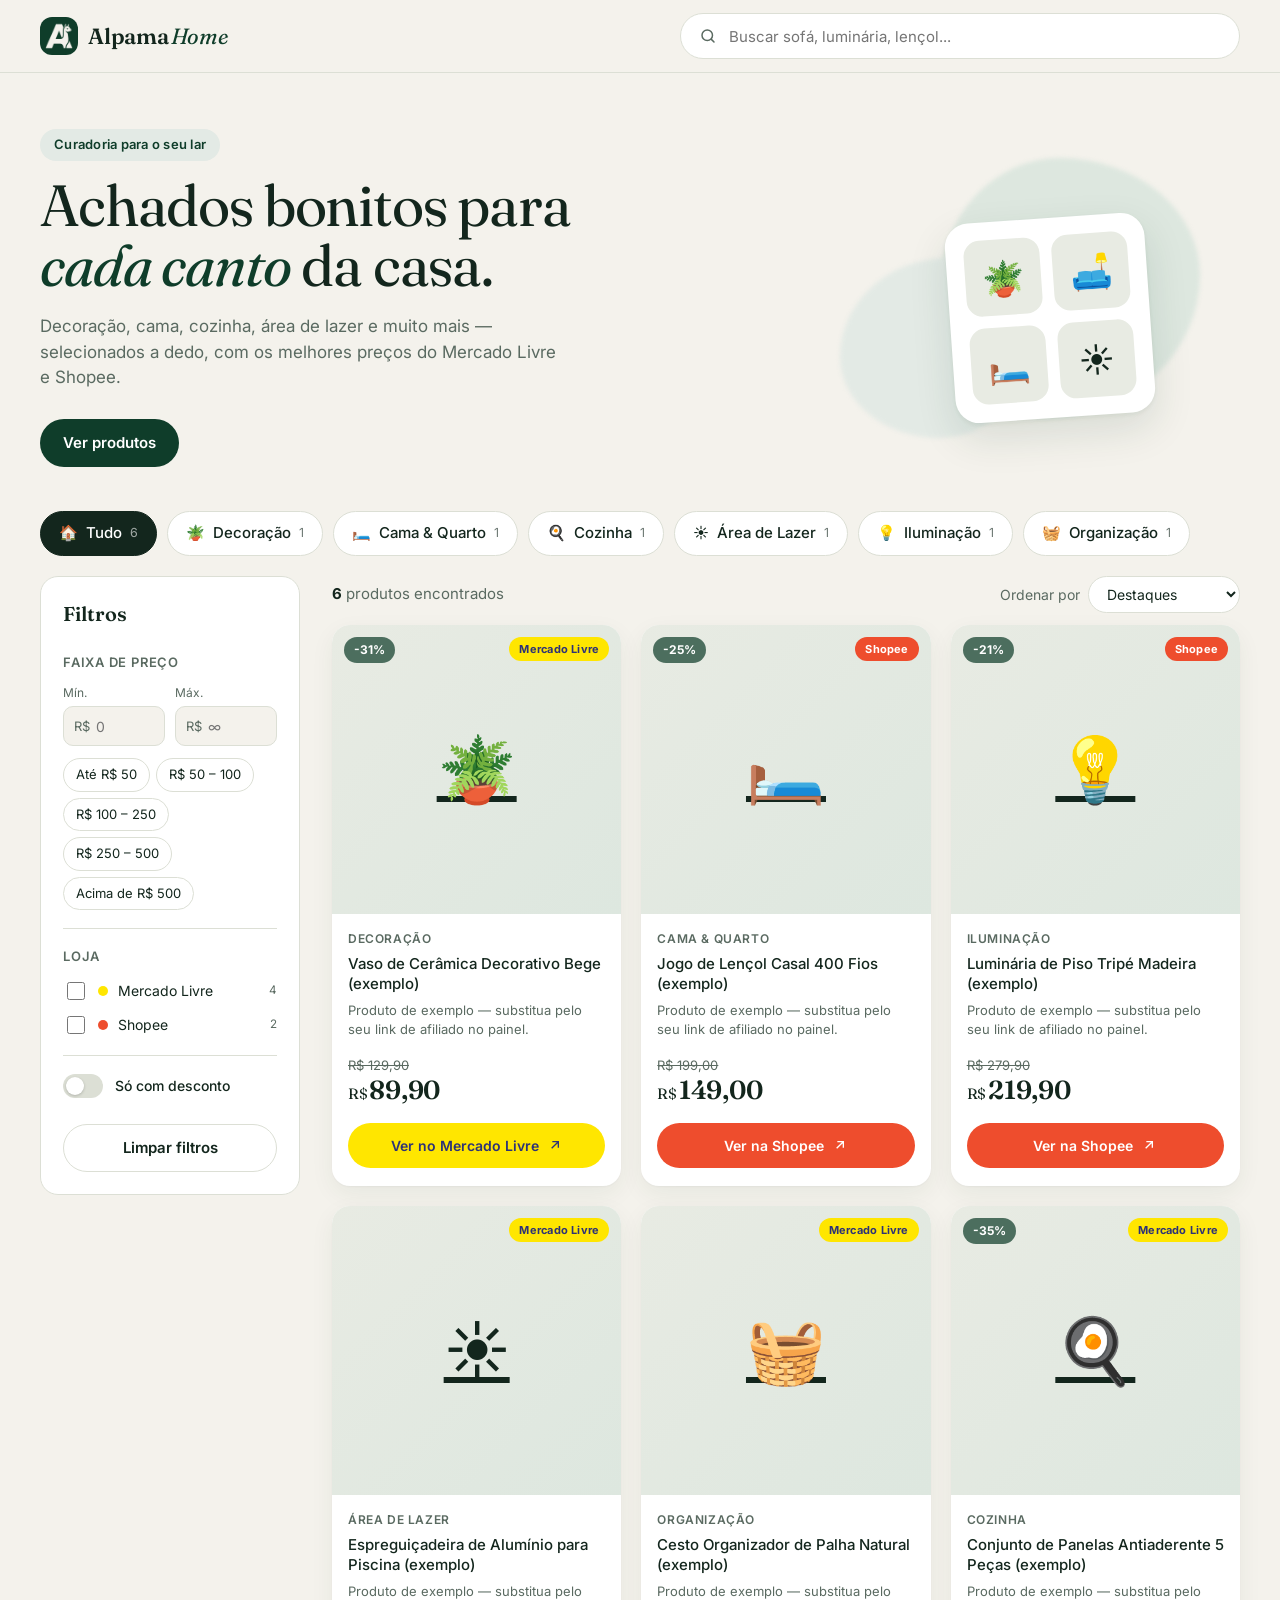
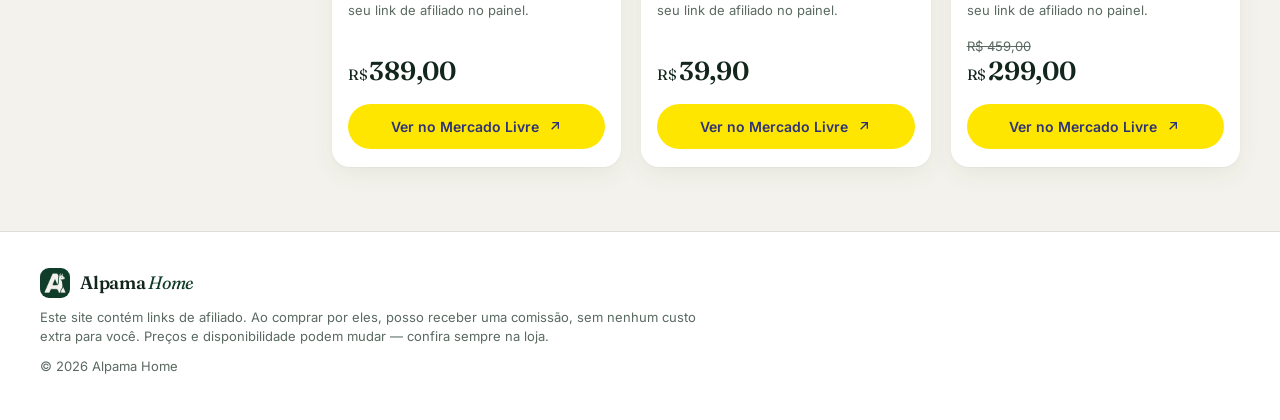
==== commit c82e2335: "Volta ao primeiro visual com a paleta e o ícone do logo Alpama Verde #0f3d2a e creme #f4f2ec do logo" ====
--- a/index.html
+++ b/index.html
@@ -7,136 +7,116 @@
   <meta name="description" content="Achados selecionados para casa: decoração, cama, cozinha, área de lazer e muito mais, com os melhores preços do Mercado Livre e Shopee.">
   <link rel="preconnect" href="https://fonts.googleapis.com">
   <link rel="preconnect" href="https://fonts.gstatic.com" crossorigin>
-  <link href="https://fonts.googleapis.com/css2?family=DM+Serif+Display:ital@0;1&family=Manrope:wght@400;500;600;700;800&display=swap" rel="stylesheet">
-  <link rel="stylesheet" href="assets/css/site.css">
+  <link href="https://fonts.googleapis.com/css2?family=Fraunces:opsz,wght@9..144,400;9..144,600&family=Inter:wght@400;500;600&display=swap" rel="stylesheet">
+  <link rel="icon" type="image/png" href="assets/img/logo.png">
+  <link rel="apple-touch-icon" href="assets/img/logo.png">
+  <meta name="theme-color" content="#0f3d2a">
+  <link rel="stylesheet" href="assets/css/style.css">
 </head>
 <body>
-  <div class="anuncio">
-    <div class="marquee"><span>✦ Achados para casa com preço de oferta</span><span>✦ Links oficiais Mercado Livre &amp; Shopee</span><span>✦ Curadoria nova toda semana</span><span>✦ Achados para casa com preço de oferta</span><span>✦ Links oficiais Mercado Livre &amp; Shopee</span><span>✦ Curadoria nova toda semana</span></div>
-  </div>
-
-  <header class="cabecalho">
-    <div class="wrap cabecalho__in">
-      <a href="./" class="marca" aria-label="Alpama Home — início">alpama<span>.home</span></a>
-      <nav class="menu" id="menu" aria-label="Categorias principais"></nav>
-      <a href="#loja" class="cabecalho__cta">Ver achados</a>
+  <header class="topbar">
+    <div class="container topbar__inner">
+      <a href="./" class="logo" aria-label="Alpama Home — início">
+        <img class="logo__mark" src="assets/img/logo.png" alt="">
+        <span class="logo__text">Alpama<em>Home</em></span>
+      </a>
+      <label class="search" aria-label="Buscar produtos">
+        <svg viewBox="0 0 24 24" aria-hidden="true"><circle cx="11" cy="11" r="7"/><path d="m20 20-3.5-3.5"/></svg>
+        <input id="busca" type="search" placeholder="Buscar sofá, luminária, lençol..." autocomplete="off">
+      </label>
+      <button class="btn-filtros" id="abrirFiltros" type="button" aria-controls="filtros">
+        <svg viewBox="0 0 24 24" aria-hidden="true"><path d="M4 6h16M7 12h10M10 18h4"/></svg>
+        Filtros
+      </button>
     </div>
   </header>
 
   <section class="hero">
-    <div class="wrap hero__grid">
-      <div class="hero__texto">
-        <p class="selo">Curadoria Alpama · <span id="totalHero"></span> achados</p>
-        <h1>Sua casa,<br><em>do jeito</em> que<br>você sonhou.</h1>
-        <p class="hero__sub">Garimpamos o melhor do Mercado Livre e da Shopee em decoração, cama, cozinha e área de lazer — você só escolhe.</p>
-        <form class="hero__busca" id="heroBusca" role="search">
-          <input type="search" id="buscaHero" placeholder="O que sua casa está pedindo?" aria-label="Buscar produtos">
-          <button type="submit">Buscar</button>
-        </form>
+    <div class="container hero__inner">
+      <div>
+        <p class="eyebrow">Curadoria para o seu lar</p>
+        <h1>Achados bonitos para <span>cada canto</span> da casa.</h1>
+        <p class="hero__sub">Decoração, cama, cozinha, área de lazer e muito mais — selecionados a dedo, com os melhores preços do Mercado Livre e Shopee.</p>
+        <a href="#categorias" class="btn btn--primary">Ver produtos</a>
       </div>
-      <div class="bento" id="bento" aria-label="Categorias em destaque"></div>
+      <div class="hero__art" aria-hidden="true">
+        <div class="blob blob--1"></div>
+        <div class="blob blob--2"></div>
+        <div class="hero__card">
+          <span>🪴</span><span>🛋️</span><span>🛏️</span><span>☀️</span>
+        </div>
+      </div>
     </div>
   </section>
 
-  <section class="wrap secao" id="loja">
-    <div class="secao__topo">
-      <h2>Explore por <em>ambiente</em></h2>
-    </div>
-    <div class="ambientes" id="ambientes"></div>
-  </section>
+  <nav class="cats container" id="categorias" aria-label="Categorias"></nav>
 
-  <section class="wrap secao">
-    <div class="barra" id="barra">
-      <label class="barra__busca">
-        <svg viewBox="0 0 24 24" aria-hidden="true"><circle cx="11" cy="11" r="7"/><path d="m20 20-3.5-3.5"/></svg>
-        <input id="busca" type="search" placeholder="Buscar produto..." autocomplete="off" aria-label="Buscar produto">
-      </label>
-      <button class="barra__abrir" id="abrirFiltros" type="button">
-        <svg viewBox="0 0 24 24" aria-hidden="true"><path d="M4 7h10M18 7h2M4 17h4M12 17h8"/><circle cx="16" cy="7" r="2"/><circle cx="10" cy="17" r="2"/></svg>
-        Filtros <b id="nFiltros" hidden></b>
-      </button>
+  <main class="container layout" id="catalogo">
+    <aside class="filtros" id="filtros" aria-label="Filtros">
+      <div class="filtros__head">
+        <h2>Filtros</h2>
+        <button class="filtros__fechar" id="fecharFiltros" type="button" aria-label="Fechar filtros">✕</button>
+      </div>
 
-      <div class="painelf" id="painelf" role="dialog" aria-label="Filtros">
-        <div class="painelf__topo"><strong>Filtros</strong><button type="button" id="fecharFiltros" aria-label="Fechar">✕</button></div>
+      <div class="grupo">
+        <h3>Faixa de preço</h3>
+        <div class="preco-inputs">
+          <label>Mín.<span class="moeda"><i>R$</i><input id="precoMin" type="number" min="0" step="1" inputmode="numeric" placeholder="0"></span></label>
+          <label>Máx.<span class="moeda"><i>R$</i><input id="precoMax" type="number" min="0" step="1" inputmode="numeric" placeholder="∞"></span></label>
+        </div>
+        <div class="chips" id="faixas"></div>
+      </div>
 
-        <div class="f f--preco">
-          <span class="f__rot">Preço</span>
-          <div class="faixa">
-            <div class="faixa__valores"><output id="vMin"></output><span>—</span><output id="vMax"></output></div>
-            <div class="faixa__slider">
-              <div class="faixa__trilho"><div class="faixa__ativo" id="ativoFaixa"></div></div>
-              <input type="range" id="rMin" aria-label="Preço mínimo">
-              <input type="range" id="rMax" aria-label="Preço máximo">
-            </div>
-          </div>
-          <div class="atalhos" id="atalhos"></div>
-        </div>
+      <div class="grupo">
+        <h3>Loja</h3>
+        <div class="checks" id="lojas"></div>
+      </div>
 
-        <div class="f">
-          <span class="f__rot">Loja</span>
-          <div class="seg" id="lojas" role="group" aria-label="Loja"></div>
-        </div>
+      <div class="grupo">
+        <label class="switch">
+          <input type="checkbox" id="soPromo">
+          <span class="switch__track"></span>
+          Só com desconto
+        </label>
+      </div>
 
-        <div class="f f--linha">
-          <button class="pill" type="button" id="soPromo" aria-pressed="false">% Só ofertas</button>
-          <label class="ordem">
-            <span>Ordenar</span>
-            <select id="ordem">
-              <option value="relevancia">Destaques</option>
-              <option value="menor">Menor preço</option>
-              <option value="maior">Maior preço</option>
-              <option value="desconto">Maior desconto</option>
-              <option value="az">A–Z</option>
-            </select>
-          </label>
-        </div>
+      <button class="btn btn--ghost btn--block" id="limpar" type="button">Limpar filtros</button>
+    </aside>
 
-        <div class="painelf__rodape">
-          <button type="button" class="link" id="limpar">Limpar tudo</button>
-          <button type="button" class="botao" id="aplicar">Ver <span id="nAplicar"></span> produtos</button>
-        </div>
+    <section class="resultados">
+      <div class="resultados__bar">
+        <p id="contagem" aria-live="polite"></p>
+        <label class="ordenar">
+          Ordenar por
+          <select id="ordem">
+            <option value="relevancia">Destaques</option>
+            <option value="menor">Menor preço</option>
+            <option value="maior">Maior preço</option>
+            <option value="desconto">Maior desconto</option>
+            <option value="az">Nome (A–Z)</option>
+          </select>
+        </label>
       </div>
-    </div>
+      <div class="ativos" id="ativos"></div>
+      <div class="grid" id="grid"></div>
+      <div class="vazio" id="vazio" hidden>
+        <p class="vazio__emoji">🔎</p>
+        <h3>Nenhum produto encontrado</h3>
+        <p>Tente ajustar a busca ou a faixa de preço.</p>
+        <button class="btn btn--primary" type="button" data-limpar>Limpar filtros</button>
+      </div>
+    </section>
+  </main>
 
-    <div class="resumo">
-      <p id="contagem" aria-live="polite"></p>
-      <div class="ativos" id="ativos"></div>
-      <button type="button" class="link" id="limparResumo" hidden>Limpar filtros</button>
-    </div>
-
-    <div class="grade" id="grade"></div>
-
-    <div class="vazio" id="vazio" hidden>
-      <div class="vazio__ico" aria-hidden="true"><svg viewBox="0 0 24 24"><circle cx="11" cy="11" r="7"/><path d="m20 20-3.5-3.5"/></svg></div>
-      <h3>Nada por aqui… ainda</h3>
-      <p>Tente outra palavra ou aumente a faixa de preço.</p>
-      <button class="botao" type="button" data-limpar>Limpar filtros</button>
-    </div>
-  </section>
-
-  <section class="wrap">
-    <div class="faixa-cta">
-      <div>
-        <h2>Achou, gostou, <em>levou.</em></h2>
-        <p>Todos os produtos são vendidos e entregues pelo Mercado Livre ou Shopee, com a garantia e o frete de cada loja.</p>
-      </div>
-      <ul>
-        <li><b>1</b> Escolha o achado</li>
-        <li><b>2</b> Compre na loja oficial</li>
-        <li><b>3</b> Receba em casa</li>
-      </ul>
-    </div>
-  </section>
+  <div class="overlay" id="overlay" hidden></div>
 
   <footer class="rodape">
-    <div class="wrap rodape__in">
-      <a href="./" class="marca marca--claro">alpama<span>.home</span></a>
-      <p>Este site contém links de afiliado: ao comprar por eles, posso receber uma comissão, sem custo extra para você. Preços e estoque podem mudar — confira sempre na loja.</p>
-      <p class="rodape__copy">© <span id="ano"></span> Alpama Home</p>
+    <div class="container">
+      <p class="logo logo--small"><img class="logo__mark" src="assets/img/logo.png" alt=""><span class="logo__text">Alpama<em>Home</em></span></p>
+      <p class="aviso">Este site contém links de afiliado. Ao comprar por eles, posso receber uma comissão, sem nenhum custo extra para você. Preços e disponibilidade podem mudar — confira sempre na loja.</p>
+      <p class="copy">© <span id="ano"></span> Alpama Home</p>
     </div>
   </footer>
-
-  <div class="veu" id="veu" hidden></div>
 
   <script src="produtos.js"></script>
   <script src="assets/js/app.js"></script>
--- a/assets/css/style.css
+++ b/assets/css/style.css
@@ -0,0 +1,344 @@
+:root {
+  --bg: #f4f2ec;
+  --surface: #ffffff;
+  --surface-2: #e8ebe3;
+  --ink: #13261d;
+  --ink-2: #5a6a61;
+  --line: #dcdfd5;
+  --brand: #0f3d2a;        /* verde do logo */
+  --brand-ink: #ffffff;
+  --brand-soft: #dde7df;
+  --sage: #4c6e5e;
+  --sage-soft: #e3eae5;
+  --ml: #ffe600;           /* Mercado Livre */
+  --ml-ink: #2d3277;
+  --shopee: #ee4d2d;
+  --amazon: #232f3e;
+  --radius: 18px;
+  --radius-sm: 10px;
+  --shadow: 0 1px 2px rgba(15, 61, 42, .04), 0 8px 24px rgba(15, 61, 42, .06);
+  --shadow-hover: 0 2px 4px rgba(15, 61, 42, .06), 0 16px 40px rgba(15, 61, 42, .12);
+  --serif: "Fraunces", Georgia, serif;
+  --sans: "Inter", system-ui, -apple-system, "Segoe UI", sans-serif;
+}
+
+* { box-sizing: border-box; }
+html { scroll-behavior: smooth; }
+body {
+  margin: 0;
+  background: var(--bg);
+  color: var(--ink);
+  font-family: var(--sans);
+  font-size: 15px;
+  line-height: 1.5;
+  -webkit-font-smoothing: antialiased;
+}
+img { max-width: 100%; display: block; }
+button, input, select { font: inherit; color: inherit; }
+a { color: inherit; }
+[hidden] { display: none !important; }
+
+.container { width: 100%; max-width: 1240px; margin: 0 auto; padding: 0 20px; }
+
+/* ---------- Botões ---------- */
+.btn {
+  display: inline-flex; align-items: center; justify-content: center; gap: 8px;
+  padding: 12px 22px; border-radius: 999px; border: 1px solid transparent;
+  font-weight: 600; text-decoration: none; cursor: pointer;
+  transition: transform .15s ease, background .15s ease, box-shadow .15s ease;
+}
+.btn:active { transform: translateY(1px); }
+.btn--primary { background: var(--brand); color: var(--brand-ink); }
+.btn--primary:hover { background: #0a2e1f; }
+.btn--ghost { background: transparent; border-color: var(--line); }
+.btn--ghost:hover { background: var(--surface-2); }
+.btn--block { width: 100%; }
+
+/* ---------- Topo ---------- */
+.topbar {
+  position: sticky; top: 0; z-index: 30;
+  background: rgba(244, 242, 236, .88);
+  backdrop-filter: saturate(1.4) blur(12px);
+  border-bottom: 1px solid var(--line);
+}
+.topbar__inner { display: flex; align-items: center; gap: 20px; height: 72px; }
+
+.logo { display: inline-flex; align-items: center; gap: 10px; text-decoration: none; flex-shrink: 0; margin: 0; }
+.logo__mark {
+  width: 38px; height: 38px; border-radius: 12px; display: grid; place-items: center;
+  background: var(--brand); color: #fff; font-family: var(--serif); font-size: 22px; font-weight: 600;
+  object-fit: cover;
+}
+.logo__text { font-family: var(--serif); font-size: 22px; font-weight: 600; letter-spacing: -.01em; }
+.logo__text em { font-style: italic; font-weight: 400; color: var(--brand); margin-left: 2px; }
+.logo--small .logo__mark { width: 30px; height: 30px; font-size: 17px; border-radius: 9px; }
+.logo--small .logo__text { font-size: 18px; }
+
+.search {
+  flex: 1; max-width: 560px; margin-left: auto;
+  display: flex; align-items: center; gap: 10px;
+  background: var(--surface); border: 1px solid var(--line); border-radius: 999px;
+  padding: 0 18px; height: 46px; transition: border-color .15s, box-shadow .15s;
+}
+.search:focus-within { border-color: var(--brand); box-shadow: 0 0 0 4px var(--brand-soft); }
+.search svg, .btn-filtros svg { width: 18px; height: 18px; fill: none; stroke: currentColor; stroke-width: 2; stroke-linecap: round; color: var(--ink-2); flex-shrink: 0; }
+.search input { border: 0; outline: 0; background: transparent; width: 100%; height: 100%; }
+
+.btn-filtros {
+  display: none; align-items: center; gap: 8px; height: 46px; padding: 0 16px;
+  border-radius: 999px; border: 1px solid var(--line); background: var(--surface); cursor: pointer; font-weight: 500;
+}
+
+/* ---------- Hero ---------- */
+.hero { padding: 56px 0 40px; overflow: hidden; }
+.hero__inner { display: grid; grid-template-columns: 1.2fr 1fr; gap: 40px; align-items: center; }
+.eyebrow {
+  display: inline-block; margin: 0 0 14px; padding: 6px 14px; border-radius: 999px;
+  background: var(--sage-soft); color: var(--brand); font-size: 13px; font-weight: 600; letter-spacing: .02em;
+}
+.hero h1 {
+  font-family: var(--serif); font-weight: 400; font-size: clamp(34px, 5vw, 58px);
+  line-height: 1.05; letter-spacing: -.02em; margin: 0 0 18px;
+}
+.hero h1 span { font-style: italic; color: var(--brand); }
+.hero__sub { color: var(--ink-2); font-size: 17px; max-width: 520px; margin: 0 0 28px; }
+
+.hero__art { position: relative; height: 300px; }
+.blob { position: absolute; border-radius: 50%; filter: blur(2px); }
+.blob--1 { width: 260px; height: 260px; background: var(--brand-soft); right: 40px; top: 10px; border-radius: 46% 54% 60% 40% / 50% 45% 55% 50%; }
+.blob--2 { width: 180px; height: 180px; background: var(--sage-soft); right: 220px; top: 110px; border-radius: 60% 40% 45% 55% / 55% 60% 40% 45%; }
+.hero__card {
+  position: absolute; right: 90px; top: 70px; display: grid; grid-template-columns: repeat(2, 76px); gap: 12px;
+  padding: 18px; background: var(--surface); border-radius: 24px; box-shadow: var(--shadow-hover); transform: rotate(-4deg);
+}
+.hero__card span { display: grid; place-items: center; height: 76px; border-radius: 16px; background: var(--surface-2); font-size: 34px; }
+
+/* ---------- Categorias ---------- */
+.cats {
+  display: flex; gap: 10px; overflow-x: auto; padding-top: 4px; padding-bottom: 20px;
+  scrollbar-width: none;
+}
+.cats::-webkit-scrollbar { display: none; }
+.cat {
+  flex-shrink: 0; display: inline-flex; align-items: center; gap: 8px;
+  padding: 10px 18px; border-radius: 999px; border: 1px solid var(--line); background: var(--surface);
+  cursor: pointer; font-weight: 500; white-space: nowrap; transition: all .15s;
+}
+.cat:hover { border-color: var(--brand); }
+.cat[aria-pressed="true"] { background: var(--ink); border-color: var(--ink); color: #fff; }
+.cat small { opacity: .6; font-weight: 400; }
+
+/* ---------- Layout ---------- */
+.layout { display: grid; grid-template-columns: 260px 1fr; gap: 32px; align-items: start; padding-bottom: 64px; }
+
+.filtros {
+  position: sticky; top: 92px; background: var(--surface); border: 1px solid var(--line);
+  border-radius: var(--radius); padding: 22px;
+}
+.filtros__head { display: flex; justify-content: space-between; align-items: center; margin-bottom: 6px; }
+.filtros__head h2 { font-family: var(--serif); font-weight: 600; font-size: 20px; margin: 0; }
+.filtros__fechar { display: none; border: 0; background: var(--surface-2); width: 34px; height: 34px; border-radius: 50%; cursor: pointer; }
+.grupo { padding: 18px 0; border-bottom: 1px solid var(--line); }
+.grupo:last-of-type { border-bottom: 0; margin-bottom: 8px; }
+.grupo h3 { font-size: 13px; text-transform: uppercase; letter-spacing: .06em; color: var(--ink-2); margin: 0 0 12px; font-weight: 600; }
+
+.preco-inputs { display: grid; grid-template-columns: 1fr 1fr; gap: 10px; margin-bottom: 12px; }
+.preco-inputs label { font-size: 12px; color: var(--ink-2); display: grid; gap: 4px; }
+.moeda { display: flex; align-items: center; border: 1px solid var(--line); border-radius: var(--radius-sm); padding: 0 10px; background: var(--bg); }
+.moeda:focus-within { border-color: var(--brand); }
+.moeda i { font-style: normal; color: var(--ink-2); font-size: 13px; }
+.moeda input { border: 0; outline: 0; background: transparent; width: 100%; height: 38px; padding-left: 6px; font-size: 14px; color: var(--ink); }
+
+.chips { display: flex; flex-wrap: wrap; gap: 6px; }
+.chip {
+  padding: 6px 12px; border-radius: 999px; border: 1px solid var(--line); background: transparent;
+  font-size: 13px; cursor: pointer; transition: all .15s;
+}
+.chip:hover { border-color: var(--brand); }
+.chip[aria-pressed="true"] { background: var(--brand-soft); border-color: var(--brand); color: var(--brand); font-weight: 600; }
+
+.checks { display: grid; gap: 10px; }
+.check { display: flex; align-items: center; gap: 10px; cursor: pointer; font-size: 14px; }
+.check input { width: 18px; height: 18px; accent-color: var(--brand); }
+.check .dot { width: 10px; height: 10px; border-radius: 50%; }
+.check small { margin-left: auto; color: var(--ink-2); }
+
+.switch { display: flex; align-items: center; gap: 12px; cursor: pointer; font-size: 14px; font-weight: 500; }
+.switch input { position: absolute; opacity: 0; }
+.switch__track { width: 40px; height: 24px; border-radius: 999px; background: var(--line); position: relative; transition: background .2s; flex-shrink: 0; }
+.switch__track::after { content: ""; position: absolute; top: 3px; left: 3px; width: 18px; height: 18px; border-radius: 50%; background: #fff; box-shadow: 0 1px 3px rgba(0,0,0,.2); transition: transform .2s; }
+.switch input:checked + .switch__track { background: var(--sage); }
+.switch input:checked + .switch__track::after { transform: translateX(16px); }
+.switch input:focus-visible + .switch__track { outline: 2px solid var(--brand); outline-offset: 2px; }
+
+/* ---------- Resultados ---------- */
+.resultados__bar { display: flex; justify-content: space-between; align-items: center; gap: 12px; margin-bottom: 12px; flex-wrap: wrap; }
+#contagem { margin: 0; color: var(--ink-2); }
+#contagem strong { color: var(--ink); }
+.ordenar { display: flex; align-items: center; gap: 8px; font-size: 14px; color: var(--ink-2); }
+.ordenar select { border: 1px solid var(--line); border-radius: 999px; padding: 8px 14px; background: var(--surface); color: var(--ink); cursor: pointer; }
+
+.ativos { display: flex; flex-wrap: wrap; gap: 8px; margin-bottom: 16px; }
+.ativos:empty { display: none; }
+.tag {
+  display: inline-flex; align-items: center; gap: 6px; padding: 6px 8px 6px 12px; border-radius: 999px;
+  background: var(--surface-2); font-size: 13px; border: 0; cursor: pointer;
+}
+.tag::after { content: "✕"; font-size: 11px; opacity: .6; }
+.tag:hover { background: var(--brand-soft); }
+
+.grid { display: grid; grid-template-columns: repeat(auto-fill, minmax(230px, 1fr)); gap: 20px; }
+
+.card {
+  position: relative; display: flex; flex-direction: column;
+  background: var(--surface); border-radius: var(--radius); overflow: hidden;
+  box-shadow: var(--shadow); transition: transform .2s ease, box-shadow .2s ease;
+  animation: surgir .35s ease both;
+}
+.card:hover { transform: translateY(-4px); box-shadow: var(--shadow-hover); }
+@keyframes surgir { from { opacity: 0; transform: translateY(8px); } to { opacity: 1; transform: none; } }
+
+.card__img { position: relative; aspect-ratio: 1 / 1; background: var(--surface-2); overflow: hidden; }
+.card__img img { width: 100%; height: 100%; object-fit: contain; padding: 14px; mix-blend-mode: multiply; transition: transform .35s ease; }
+.card:hover .card__img img { transform: scale(1.05); }
+.card__placeholder { width: 100%; height: 100%; display: grid; place-items: center; font-size: 64px; background: linear-gradient(135deg, var(--surface-2), var(--brand-soft)); }
+
+.badge { position: absolute; top: 12px; left: 12px; padding: 4px 10px; border-radius: 999px; font-size: 12px; font-weight: 700; background: var(--sage); color: #fff; }
+.loja { position: absolute; top: 12px; right: 12px; padding: 4px 10px; border-radius: 999px; font-size: 11px; font-weight: 700; letter-spacing: .02em; }
+.loja--mercadolivre { background: var(--ml); color: var(--ml-ink); }
+.loja--shopee { background: var(--shopee); color: #fff; }
+.loja--amazon { background: var(--amazon); color: #fff; }
+.loja--outra { background: var(--ink); color: #fff; }
+
+.card__body { display: flex; flex-direction: column; gap: 6px; padding: 16px 16px 18px; flex: 1; }
+.card__cat { font-size: 12px; color: var(--ink-2); text-transform: uppercase; letter-spacing: .05em; font-weight: 600; }
+.card__nome { font-size: 15px; font-weight: 500; margin: 0; line-height: 1.35; display: -webkit-box; -webkit-line-clamp: 2; -webkit-box-orient: vertical; overflow: hidden; min-height: 2.7em; }
+.card__desc { font-size: 13px; color: var(--ink-2); margin: 0; display: -webkit-box; -webkit-line-clamp: 2; -webkit-box-orient: vertical; overflow: hidden; }
+.card__precos { margin-top: auto; padding-top: 8px; }
+.card__antigo { font-size: 13px; color: var(--ink-2); text-decoration: line-through; }
+.card__preco { font-family: var(--serif); font-size: 26px; font-weight: 600; letter-spacing: -.01em; line-height: 1.1; }
+.card__preco small { font-size: 15px; font-weight: 400; margin-right: 2px; }
+.card__btn { margin-top: 12px; width: 100%; padding: 11px 16px; font-size: 14px; }
+.card__btn--mercadolivre { background: var(--ml); color: var(--ml-ink); }
+.card__btn--mercadolivre:hover { background: #f5dc00; }
+.card__btn--shopee { background: var(--shopee); color: #fff; }
+.card__btn--shopee:hover { background: #d8401f; }
+.card__btn--amazon { background: var(--amazon); color: #fff; }
+.card__btn .txt-sm { display: none; }
+.card__btn { white-space: nowrap; }
+.card__btn svg { width: 16px; height: 16px; fill: none; stroke: currentColor; stroke-width: 2; }
+
+.vazio { text-align: center; padding: 60px 20px; background: var(--surface); border-radius: var(--radius); border: 1px dashed var(--line); }
+.vazio__emoji { font-size: 44px; margin: 0; }
+.vazio h3 { font-family: var(--serif); font-size: 22px; margin: 8px 0 4px; }
+.vazio p { color: var(--ink-2); margin: 0 0 18px; }
+
+/* ---------- Rodapé ---------- */
+.rodape { border-top: 1px solid var(--line); padding: 36px 0 44px; background: var(--surface); }
+.rodape .container { display: grid; gap: 10px; }
+.aviso { color: var(--ink-2); font-size: 13px; max-width: 680px; margin: 0; }
+.copy { color: var(--ink-2); font-size: 13px; margin: 0; }
+
+.overlay { position: fixed; inset: 0; background: rgba(15, 61, 42, .4); z-index: 40; }
+
+/* ---------- Responsivo ---------- */
+@media (max-width: 960px) {
+  .hero__inner { grid-template-columns: 1fr; }
+  .hero__art { display: none; }
+  .hero { padding: 36px 0 28px; }
+  .layout { grid-template-columns: 1fr; }
+  .btn-filtros { display: inline-flex; }
+  .filtros {
+    position: fixed; top: 0; bottom: 0; left: 0; z-index: 50; width: min(340px, 88vw);
+    border-radius: 0 var(--radius) var(--radius) 0; overflow-y: auto;
+    transform: translateX(-105%); transition: transform .25s ease;
+  }
+  .filtros.aberto { transform: none; }
+  .filtros__fechar { display: grid; place-items: center; }
+}
+@media (max-width: 640px) {
+  .container { padding: 0 16px; }
+  .topbar__inner { flex-wrap: wrap; height: auto; padding-top: 12px; padding-bottom: 12px; gap: 10px; }
+  .search { order: 3; flex-basis: 100%; max-width: none; }
+  .btn-filtros { margin-left: auto; }
+  .grid { grid-template-columns: repeat(2, 1fr); gap: 12px; }
+  .card__body { padding: 12px; }
+  .card__nome { font-size: 14px; }
+  .card__preco { font-size: 21px; }
+  .card__desc { display: none; }
+  .card__btn { padding: 10px 12px; font-size: 13px; }
+  .card__btn .txt-lg { display: none; }
+  .card__btn .txt-sm { display: inline; }
+  .resultados__bar { margin-top: 4px; }
+  .loja { font-size: 10px; padding: 3px 8px; }
+}
+
+/* ===================================================================
+   PAINEL (admin.html)
+   =================================================================== */
+.admin-main { padding: 32px 20px 64px; display: grid; grid-template-columns: 420px 1fr; gap: 28px; align-items: start; }
+.painel { background: var(--surface); border: 1px solid var(--line); border-radius: var(--radius); padding: 24px; }
+.painel h2 { font-family: var(--serif); font-weight: 600; font-size: 22px; margin: 0 0 4px; }
+.painel > p { color: var(--ink-2); margin: 0 0 18px; font-size: 14px; }
+.form { display: grid; gap: 14px; }
+.campo { display: grid; gap: 6px; font-size: 13px; font-weight: 600; }
+.campo span.dica { font-weight: 400; color: var(--ink-2); font-size: 12px; }
+.campo input, .campo select, .campo textarea {
+  width: 100%; border: 1px solid var(--line); border-radius: var(--radius-sm); padding: 10px 12px;
+  background: var(--bg); font-weight: 400; font-size: 14px; outline: 0;
+}
+.campo input:focus, .campo select:focus, .campo textarea:focus { border-color: var(--brand); box-shadow: 0 0 0 3px var(--brand-soft); }
+.campo textarea { resize: vertical; min-height: 64px; }
+.linha { display: grid; grid-template-columns: 1fr 1fr; gap: 12px; }
+.form .switch { font-weight: 500; }
+.acoes { display: flex; gap: 10px; flex-wrap: wrap; }
+.preview-img { display: flex; gap: 12px; align-items: center; }
+.preview-img img, .preview-img .vazio-img { width: 56px; height: 56px; border-radius: 10px; object-fit: contain; background: var(--surface-2); flex-shrink: 0; }
+.preview-img .vazio-img { display: grid; place-items: center; font-size: 22px; }
+
+.lista-head { display: flex; justify-content: space-between; align-items: center; gap: 12px; flex-wrap: wrap; margin-bottom: 16px; }
+.lista-head input { border: 1px solid var(--line); border-radius: 999px; padding: 9px 16px; background: var(--bg); min-width: 200px; outline: 0; }
+.lista { display: grid; gap: 10px; }
+.item {
+  display: grid; grid-template-columns: 56px 1fr auto; gap: 14px; align-items: center;
+  padding: 10px; border: 1px solid var(--line); border-radius: 14px; background: var(--bg);
+}
+.item img, .item .vazio-img { width: 56px; height: 56px; border-radius: 10px; object-fit: contain; background: var(--surface); }
+.item .vazio-img { display: grid; place-items: center; font-size: 24px; }
+.item__info { min-width: 0; }
+.item__nome { font-weight: 600; font-size: 14px; white-space: nowrap; overflow: hidden; text-overflow: ellipsis; margin: 0; }
+.item__meta { font-size: 12px; color: var(--ink-2); margin: 2px 0 0; display: flex; gap: 8px; flex-wrap: wrap; align-items: center; }
+.item__meta .loja { position: static; }
+.item__acoes { display: flex; gap: 6px; }
+.icon-btn { width: 36px; height: 36px; border-radius: 10px; border: 1px solid var(--line); background: var(--surface); cursor: pointer; display: grid; place-items: center; font-size: 15px; }
+.icon-btn:hover { border-color: var(--brand); }
+.icon-btn--perigo:hover { border-color: #c0392b; background: #fdecea; }
+
+.publicar { margin-top: 24px; background: var(--sage-soft); border: 1px solid #c9d6cc; }
+.publicar ol { margin: 8px 0 16px; padding-left: 20px; color: var(--ink); font-size: 14px; }
+.publicar li { margin-bottom: 4px; }
+.publicar code { background: rgba(255,255,255,.7); padding: 1px 6px; border-radius: 6px; font-size: 13px; }
+
+.toast {
+  position: fixed; bottom: 24px; left: 50%; transform: translateX(-50%) translateY(20px); opacity: 0;
+  background: var(--ink); color: #fff; padding: 12px 20px; border-radius: 999px; font-size: 14px; z-index: 100;
+  transition: all .25s ease; pointer-events: none;
+}
+.toast.show { opacity: 1; transform: translateX(-50%) translateY(0); }
+
+.preview-banner {
+  background: var(--ink); color: #fff; text-align: center; padding: 8px 16px; font-size: 13px;
+}
+.preview-banner a { color: var(--ml); }
+
+@media (max-width: 980px) {
+  .admin-main { grid-template-columns: 1fr; }
+}
+@media (max-width: 640px) {
+  .admin-main { padding: 20px 16px 48px; }
+  .item { grid-template-columns: 48px 1fr; }
+  .item img, .item .vazio-img { width: 48px; height: 48px; }
+  .item__acoes { grid-column: 1 / -1; justify-content: flex-end; }
+  .linha { grid-template-columns: 1fr; }
+}
+#catalogo, #categorias { scroll-margin-top: 140px; }
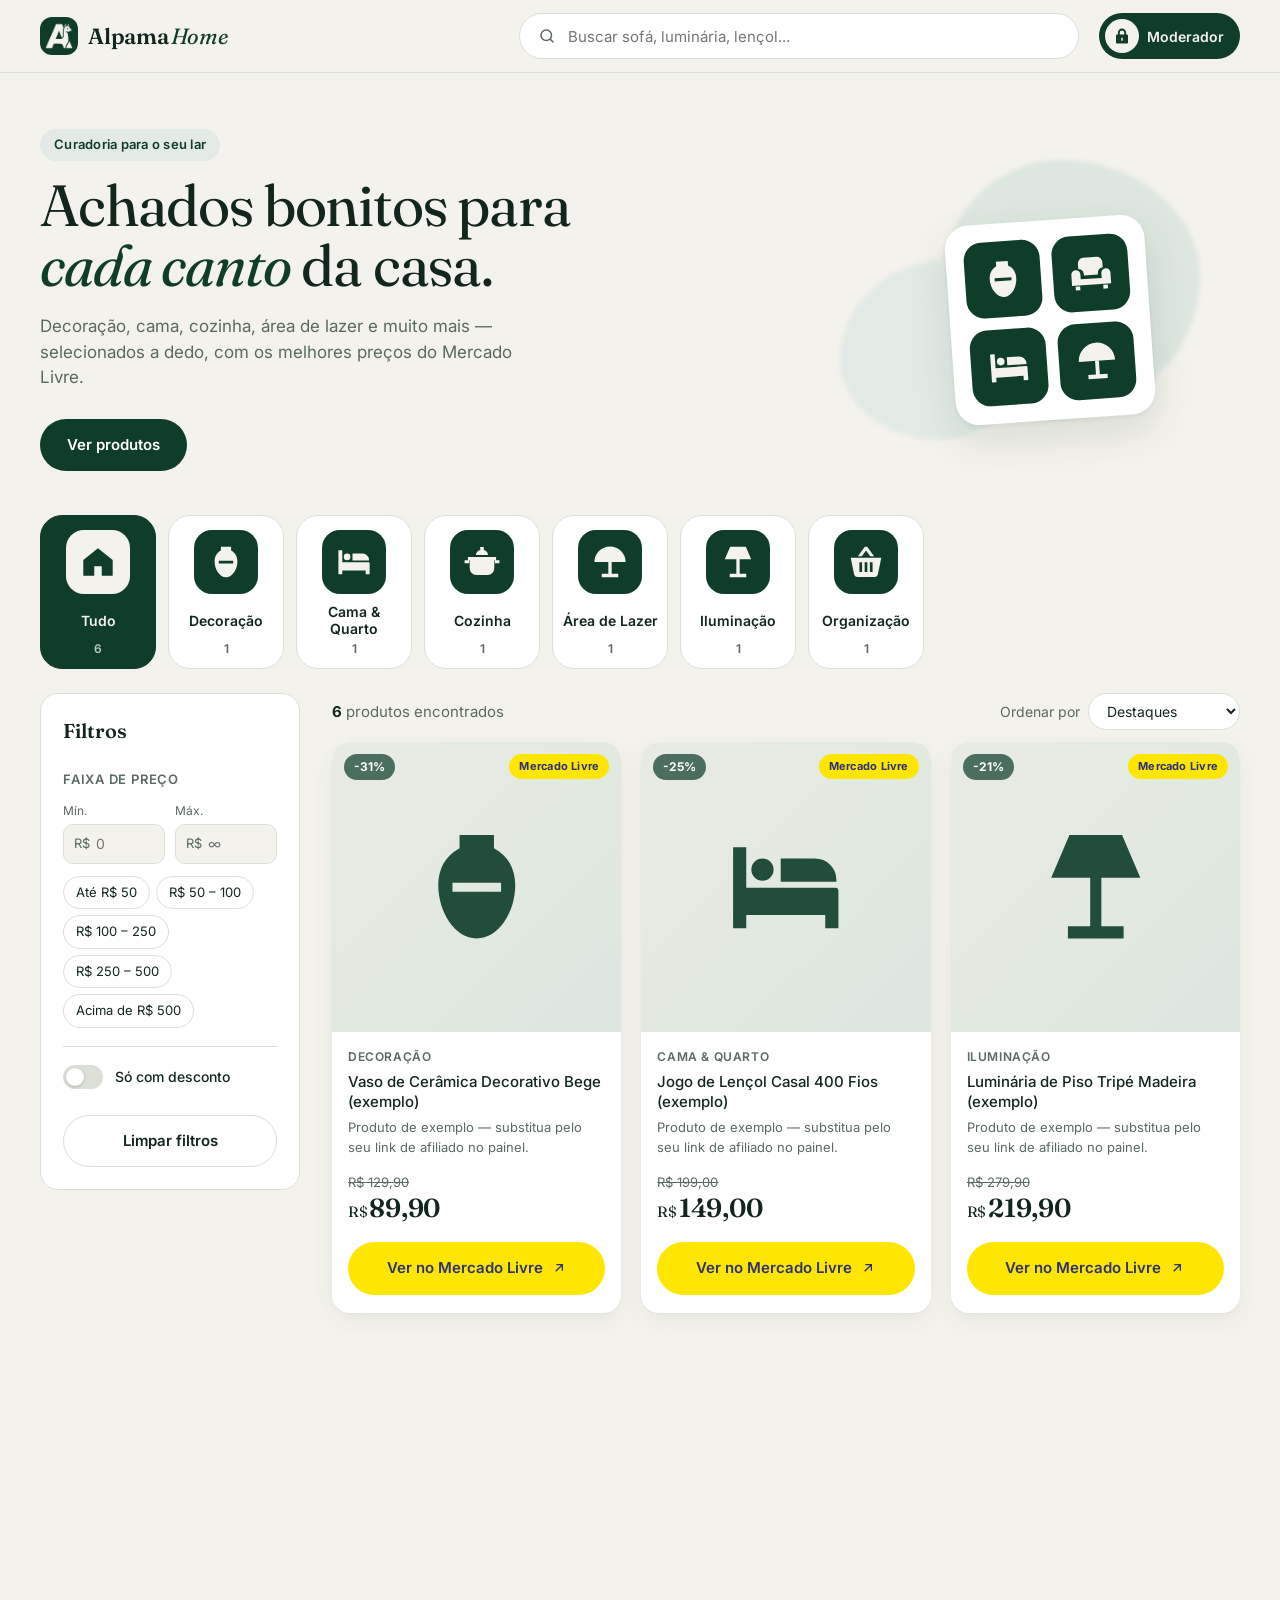
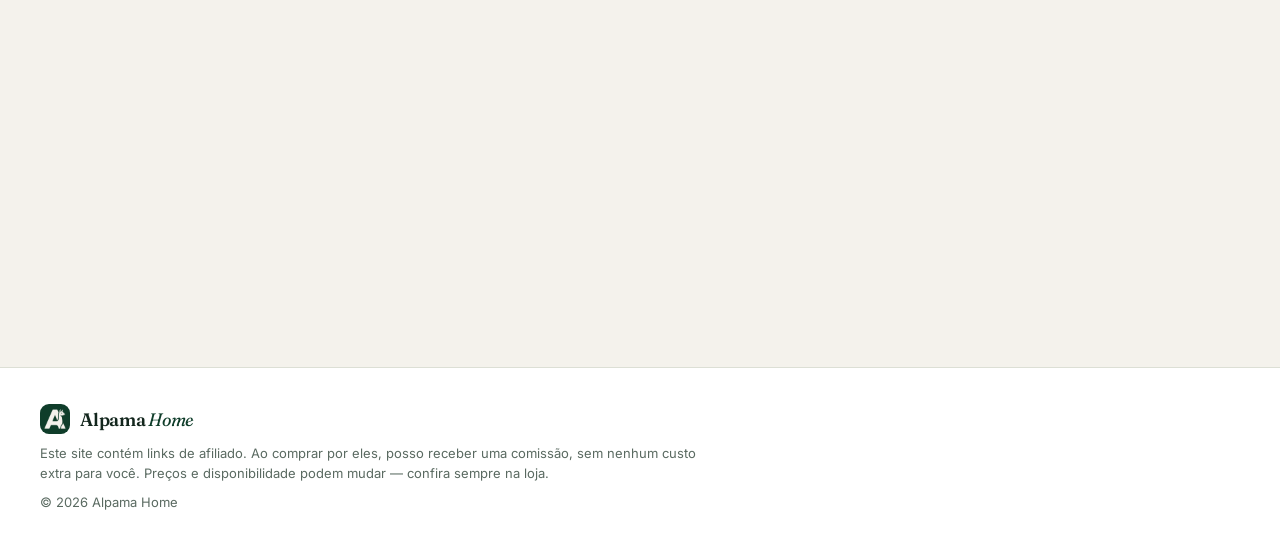
==== commit df5523de: "Ícones próprios no estilo do logo, só Mercado Livre e área do moderador - Ícones sólidos creme/verde" ====
--- a/index.html
+++ b/index.html
@@ -4,7 +4,7 @@
   <meta charset="utf-8">
   <meta name="viewport" content="width=device-width, initial-scale=1">
   <title>Alpama Home — Achados para sua casa</title>
-  <meta name="description" content="Achados selecionados para casa: decoração, cama, cozinha, área de lazer e muito mais, com os melhores preços do Mercado Livre e Shopee.">
+  <meta name="description" content="Achados selecionados para casa: decoração, cama, cozinha, área de lazer e muito mais, com os melhores preços do Mercado Livre.">
   <link rel="preconnect" href="https://fonts.googleapis.com">
   <link rel="preconnect" href="https://fonts.gstatic.com" crossorigin>
   <link href="https://fonts.googleapis.com/css2?family=Fraunces:opsz,wght@9..144,400;9..144,600&family=Inter:wght@400;500;600&display=swap" rel="stylesheet">
@@ -28,6 +28,9 @@
         <svg viewBox="0 0 24 24" aria-hidden="true"><path d="M4 6h16M7 12h10M10 18h4"/></svg>
         Filtros
       </button>
+      <a class="mod" href="admin.html" title="Área do moderador">
+        <span class="mod__ico" data-ico="cadeado"></span><span class="mod__txt">Moderador</span>
+      </a>
     </div>
   </header>
 
@@ -36,14 +39,14 @@
       <div>
         <p class="eyebrow">Curadoria para o seu lar</p>
         <h1>Achados bonitos para <span>cada canto</span> da casa.</h1>
-        <p class="hero__sub">Decoração, cama, cozinha, área de lazer e muito mais — selecionados a dedo, com os melhores preços do Mercado Livre e Shopee.</p>
+        <p class="hero__sub">Decoração, cama, cozinha, área de lazer e muito mais — selecionados a dedo, com os melhores preços do Mercado Livre.</p>
         <a href="#categorias" class="btn btn--primary">Ver produtos</a>
       </div>
       <div class="hero__art" aria-hidden="true">
         <div class="blob blob--1"></div>
         <div class="blob blob--2"></div>
         <div class="hero__card">
-          <span>🪴</span><span>🛋️</span><span>🛏️</span><span>☀️</span>
+          <span data-ico="decoracao"></span><span data-ico="sala"></span><span data-ico="quarto"></span><span data-ico="lazer"></span>
         </div>
       </div>
     </div>
@@ -67,7 +70,7 @@
         <div class="chips" id="faixas"></div>
       </div>
 
-      <div class="grupo">
+      <div class="grupo" id="grupoLoja">
         <h3>Loja</h3>
         <div class="checks" id="lojas"></div>
       </div>
@@ -119,6 +122,7 @@
   </footer>
 
   <script src="produtos.js"></script>
+  <script src="assets/js/icones.js"></script>
   <script src="assets/js/app.js"></script>
 </body>
 </html>
--- a/assets/css/style.css
+++ b/assets/css/style.css
@@ -34,7 +34,7 @@
   -webkit-font-smoothing: antialiased;
 }
 img { max-width: 100%; display: block; }
-button, input, select { font: inherit; color: inherit; }
+button, input, select, textarea { font: inherit; color: inherit; }
 a { color: inherit; }
 [hidden] { display: none !important; }
 
@@ -43,7 +43,7 @@
 /* ---------- Botões ---------- */
 .btn {
   display: inline-flex; align-items: center; justify-content: center; gap: 8px;
-  padding: 12px 22px; border-radius: 999px; border: 1px solid transparent;
+  padding: 14px 26px; font-size: 15px; border-radius: 999px; border: 1px solid transparent;
   font-weight: 600; text-decoration: none; cursor: pointer;
   transition: transform .15s ease, background .15s ease, box-shadow .15s ease;
 }
@@ -84,6 +84,13 @@
 .search svg, .btn-filtros svg { width: 18px; height: 18px; fill: none; stroke: currentColor; stroke-width: 2; stroke-linecap: round; color: var(--ink-2); flex-shrink: 0; }
 .search input { border: 0; outline: 0; background: transparent; width: 100%; height: 100%; }
 
+.mod {
+  display: inline-flex; align-items: center; gap: 8px; height: 46px; padding: 0 16px 0 6px; border-radius: 999px;
+  background: var(--brand); color: var(--bg); text-decoration: none; font-weight: 600; font-size: 14px; flex-shrink: 0;
+}
+.mod:hover { background: #0a2e1f; }
+.mod__ico { width: 34px; height: 34px; border-radius: 50%; background: var(--bg); color: var(--brand); display: grid; place-items: center; }
+.mod__ico .ico { width: 18px; height: 18px; }
 .btn-filtros {
   display: none; align-items: center; gap: 8px; height: 46px; padding: 0 16px;
   border-radius: 999px; border: 1px solid var(--line); background: var(--surface); cursor: pointer; font-weight: 500;
@@ -111,7 +118,8 @@
   position: absolute; right: 90px; top: 70px; display: grid; grid-template-columns: repeat(2, 76px); gap: 12px;
   padding: 18px; background: var(--surface); border-radius: 24px; box-shadow: var(--shadow-hover); transform: rotate(-4deg);
 }
-.hero__card span { display: grid; place-items: center; height: 76px; border-radius: 16px; background: var(--surface-2); font-size: 34px; }
+.hero__card span { display: grid; place-items: center; height: 76px; border-radius: 18px; background: var(--brand); color: var(--bg); }
+.hero__card .ico { width: 42px; height: 42px; }
 
 /* ---------- Categorias ---------- */
 .cats {
@@ -119,14 +127,24 @@
   scrollbar-width: none;
 }
 .cats::-webkit-scrollbar { display: none; }
+.cats { gap: 12px; padding-bottom: 24px; }
 .cat {
-  flex-shrink: 0; display: inline-flex; align-items: center; gap: 8px;
-  padding: 10px 18px; border-radius: 999px; border: 1px solid var(--line); background: var(--surface);
-  cursor: pointer; font-weight: 500; white-space: nowrap; transition: all .15s;
-}
-.cat:hover { border-color: var(--brand); }
-.cat[aria-pressed="true"] { background: var(--ink); border-color: var(--ink); color: #fff; }
-.cat small { opacity: .6; font-weight: 400; }
+  flex-shrink: 0; display: flex; flex-direction: column; align-items: center; gap: 10px;
+  width: 116px; padding: 14px 8px 12px; border-radius: 22px; border: 1.5px solid var(--line); background: var(--surface);
+  cursor: pointer; font-weight: 600; font-size: 14px; text-align: center; line-height: 1.2; transition: all .18s ease;
+}
+.cat__ico {
+  width: 64px; height: 64px; border-radius: 18px; background: var(--brand); color: var(--bg);
+  display: grid; place-items: center; transition: transform .2s ease, background .2s, color .2s;
+}
+.cat__ico .ico { width: 36px; height: 36px; }
+.cat__nome { min-height: 2.4em; display: flex; align-items: center; }
+.cat small { font-size: 12px; font-weight: 600; color: var(--ink-2); margin-top: -6px; }
+.cat:hover { border-color: var(--brand); transform: translateY(-2px); }
+.cat:hover .cat__ico { transform: scale(1.06); }
+.cat[aria-pressed="true"] { background: var(--brand); border-color: var(--brand); color: var(--bg); }
+.cat[aria-pressed="true"] .cat__ico { background: var(--bg); color: var(--brand); }
+.cat[aria-pressed="true"] small { color: #b9cbbf; }
 
 /* ---------- Layout ---------- */
 .layout { display: grid; grid-template-columns: 260px 1fr; gap: 32px; align-items: start; padding-bottom: 64px; }
@@ -201,7 +219,8 @@
 .card__img { position: relative; aspect-ratio: 1 / 1; background: var(--surface-2); overflow: hidden; }
 .card__img img { width: 100%; height: 100%; object-fit: contain; padding: 14px; mix-blend-mode: multiply; transition: transform .35s ease; }
 .card:hover .card__img img { transform: scale(1.05); }
-.card__placeholder { width: 100%; height: 100%; display: grid; place-items: center; font-size: 64px; background: linear-gradient(135deg, var(--surface-2), var(--brand-soft)); }
+.card__placeholder { width: 100%; height: 100%; display: grid; place-items: center; color: var(--brand); background: linear-gradient(135deg, var(--surface-2), var(--brand-soft)); }
+.card__placeholder .ico { width: 42%; height: 42%; opacity: .9; }
 
 .badge { position: absolute; top: 12px; left: 12px; padding: 4px 10px; border-radius: 999px; font-size: 12px; font-weight: 700; background: var(--sage); color: #fff; }
 .loja { position: absolute; top: 12px; right: 12px; padding: 4px 10px; border-radius: 999px; font-size: 11px; font-weight: 700; letter-spacing: .02em; }
@@ -218,7 +237,7 @@
 .card__antigo { font-size: 13px; color: var(--ink-2); text-decoration: line-through; }
 .card__preco { font-family: var(--serif); font-size: 26px; font-weight: 600; letter-spacing: -.01em; line-height: 1.1; }
 .card__preco small { font-size: 15px; font-weight: 400; margin-right: 2px; }
-.card__btn { margin-top: 12px; width: 100%; padding: 11px 16px; font-size: 14px; }
+.card__btn { margin-top: 14px; width: 100%; padding: 14px 16px; font-size: 15px; }
 .card__btn--mercadolivre { background: var(--ml); color: var(--ml-ink); }
 .card__btn--mercadolivre:hover { background: #f5dc00; }
 .card__btn--shopee { background: var(--shopee); color: #fff; }
@@ -266,7 +285,17 @@
   .card__nome { font-size: 14px; }
   .card__preco { font-size: 21px; }
   .card__desc { display: none; }
-  .card__btn { padding: 10px 12px; font-size: 13px; }
+  .mod { padding: 0 6px; height: 44px; }
+  .logo__text { font-size: 19px; }
+  .logo__mark { width: 34px; height: 34px; }
+  .btn-filtros { height: 44px; padding: 0 14px; }
+  .topbar__inner { flex-wrap: wrap; }
+  .topbar__inner .btn-filtros { margin-left: auto; }
+  .mod__txt { display: none; }
+  .cat { width: 96px; padding: 12px 6px 10px; font-size: 13px; border-radius: 18px; }
+  .cat__ico { width: 54px; height: 54px; border-radius: 15px; }
+  .cat__ico .ico { width: 30px; height: 30px; }
+  .card__btn { padding: 12px 12px; font-size: 14px; }
   .card__btn .txt-lg { display: none; }
   .card__btn .txt-sm { display: inline; }
   .resultados__bar { margin-top: 4px; }
@@ -342,3 +371,95 @@
   .linha { grid-template-columns: 1fr; }
 }
 #catalogo, #categorias { scroll-margin-top: 140px; }
+
+/* ===================================================================
+   PAINEL DO MODERADOR — abas e cadastro
+   =================================================================== */
+.ico { display: block; }
+.adm__selo {
+  display: inline-flex; align-items: center; gap: 8px; padding: 6px 14px 6px 6px; border-radius: 999px;
+  background: var(--brand); color: var(--bg); font-size: 13px; font-weight: 600;
+}
+.adm__selo > span { width: 26px; height: 26px; border-radius: 50%; background: var(--bg); color: var(--brand); display: grid; place-items: center; }
+.adm__selo .ico { width: 14px; height: 14px; }
+.adm__ver { margin-left: auto; padding: 10px 18px; font-size: 14px; }
+
+.abas { display: flex; gap: 10px; padding-top: 24px; padding-bottom: 4px; overflow-x: auto; scrollbar-width: none; }
+.abas::-webkit-scrollbar { display: none; }
+.aba {
+  display: inline-flex; align-items: center; gap: 12px; padding: 8px 22px 8px 8px; border-radius: 20px;
+  border: 1.5px solid var(--line); background: var(--surface); font-weight: 600; font-size: 16px; cursor: pointer;
+  white-space: nowrap; transition: all .18s;
+}
+.aba__ico { width: 48px; height: 48px; border-radius: 14px; background: var(--surface-2); color: var(--brand); display: grid; place-items: center; transition: all .18s; }
+.aba__ico .ico { width: 26px; height: 26px; }
+.aba b { background: var(--surface-2); border-radius: 999px; padding: 2px 9px; font-size: 13px; }
+.aba:hover { border-color: var(--brand); }
+.aba[aria-selected="true"] { background: var(--brand); border-color: var(--brand); color: var(--bg); }
+.aba[aria-selected="true"] .aba__ico { background: var(--bg); color: var(--brand); }
+.aba[aria-selected="true"] b { background: rgba(255,255,255,.18); }
+
+.adm__main { padding-top: 20px; padding-bottom: 64px; }
+.cad { display: grid; grid-template-columns: 1fr 1fr; gap: 20px; align-items: start; }
+.cad__col { display: grid; gap: 20px; }
+.passo { background: var(--surface); border: 1px solid var(--line); border-radius: var(--radius); padding: 22px; display: grid; gap: 14px; }
+.passo h2 { display: flex; align-items: center; gap: 12px; margin: 0; font-family: var(--serif); font-weight: 600; font-size: 21px; }
+.passo__n { width: 32px; height: 32px; border-radius: 10px; background: var(--brand); color: var(--bg); display: grid; place-items: center; font-family: var(--sans); font-size: 15px; flex-shrink: 0; }
+.passo__dica { margin: -4px 0 0; color: var(--ink-2); font-size: 13.5px; }
+
+.campo-link { display: flex; align-items: center; gap: 10px; border: 1.5px solid var(--line); border-radius: 14px; padding: 6px 6px 6px 6px; background: var(--bg); }
+.campo-link:focus-within { border-color: var(--brand); box-shadow: 0 0 0 3px var(--brand-soft); }
+.ml-tag { background: var(--ml); color: var(--ml-ink); font-weight: 800; font-size: 13px; border-radius: 10px; padding: 10px 10px; flex-shrink: 0; }
+.campo-link input { border: 0; outline: 0; background: transparent; width: 100%; padding: 10px 4px; font-size: 15px; }
+.aviso-link { margin: 0; background: #fff4d6; color: #7a5a00; border-radius: 10px; padding: 10px 12px; font-size: 13px; }
+
+.drop {
+  display: grid; place-items: center; min-height: 260px; border: 2px dashed #b9c9bd; border-radius: 18px;
+  background: var(--bg); cursor: pointer; overflow: hidden; transition: all .15s; position: relative;
+}
+.drop:hover, .drop.sobre, .drop:focus-visible { border-color: var(--brand); background: var(--brand-soft); outline: 0; }
+.drop__vazio { display: grid; justify-items: center; gap: 6px; text-align: center; padding: 20px; color: var(--ink-2); font-size: 13px; }
+.drop__vazio strong { color: var(--ink); font-size: 16px; }
+.drop__ico { width: 72px; height: 72px; border-radius: 20px; background: var(--brand); color: var(--bg); display: grid; place-items: center; margin-bottom: 6px; }
+.drop__ico .ico { width: 40px; height: 40px; }
+#dropImg { width: 100%; height: 280px; object-fit: contain; background: #fff; }
+.campo-url { display: grid; gap: 6px; font-size: 13px; color: var(--ink-2); }
+.campo-url input { border: 1px solid var(--line); border-radius: var(--radius-sm); padding: 11px 12px; background: var(--bg); outline: 0; font-size: 14px; }
+.campo-url input:focus { border-color: var(--brand); box-shadow: 0 0 0 3px var(--brand-soft); }
+.link-btn { border: 0; background: none; color: var(--ink-2); text-decoration: underline; cursor: pointer; padding: 0; font-size: 13px; justify-self: start; }
+
+.passo .campo input, .passo .campo textarea { padding: 12px 14px; font-size: 15px; }
+.cat-pick { display: grid; grid-template-columns: repeat(auto-fill, minmax(92px, 1fr)); gap: 8px; font-weight: 500; }
+.cp {
+  display: grid; justify-items: center; gap: 6px; padding: 10px 4px; border-radius: 14px; border: 1.5px solid var(--line);
+  background: var(--bg); cursor: pointer; font-size: 12px; font-weight: 600; text-align: center; line-height: 1.2; transition: all .15s;
+}
+.cp__ico { width: 42px; height: 42px; border-radius: 12px; background: var(--surface-2); color: var(--brand); display: grid; place-items: center; transition: all .15s; }
+.cp__ico .ico { width: 24px; height: 24px; }
+.cp:hover { border-color: var(--brand); }
+.cp[aria-checked="true"] { border-color: var(--brand); background: var(--brand-soft); }
+.cp[aria-checked="true"] .cp__ico { background: var(--brand); color: var(--bg); }
+
+.cad__acoes { display: flex; gap: 10px; flex-wrap: wrap; }
+.btn--grande { padding: 17px 30px; font-size: 16px; border-radius: 16px; }
+.cad__acoes .btn--primary { flex: 1; }
+
+.item .vazio-img { color: var(--brand); }
+.item .vazio-img .ico { width: 28px; height: 28px; }
+.sem-foto { background: #fff4d6; color: #7a5a00; border-radius: 999px; padding: 1px 8px; font-weight: 600; }
+.info-tam { margin: 14px 0 0; font-size: 13px; color: var(--ink-2); }
+.vazio__ico { width: 64px; height: 64px; border-radius: 18px; background: var(--brand); color: var(--bg); display: grid; place-items: center; margin: 0 auto 8px; }
+.vazio__ico .ico { width: 34px; height: 34px; }
+.publicar { margin-top: 0; max-width: 720px; }
+
+@media (max-width: 900px) {
+  .cad { grid-template-columns: 1fr; }
+}
+@media (max-width: 640px) {
+  .adm__selo { display: none; }
+  .aba { padding: 6px 16px 6px 6px; font-size: 15px; gap: 10px; }
+  .aba__ico { width: 40px; height: 40px; border-radius: 12px; }
+  .passo { padding: 18px; }
+  .drop { min-height: 200px; }
+  .item { grid-template-columns: 48px 1fr; }
+}
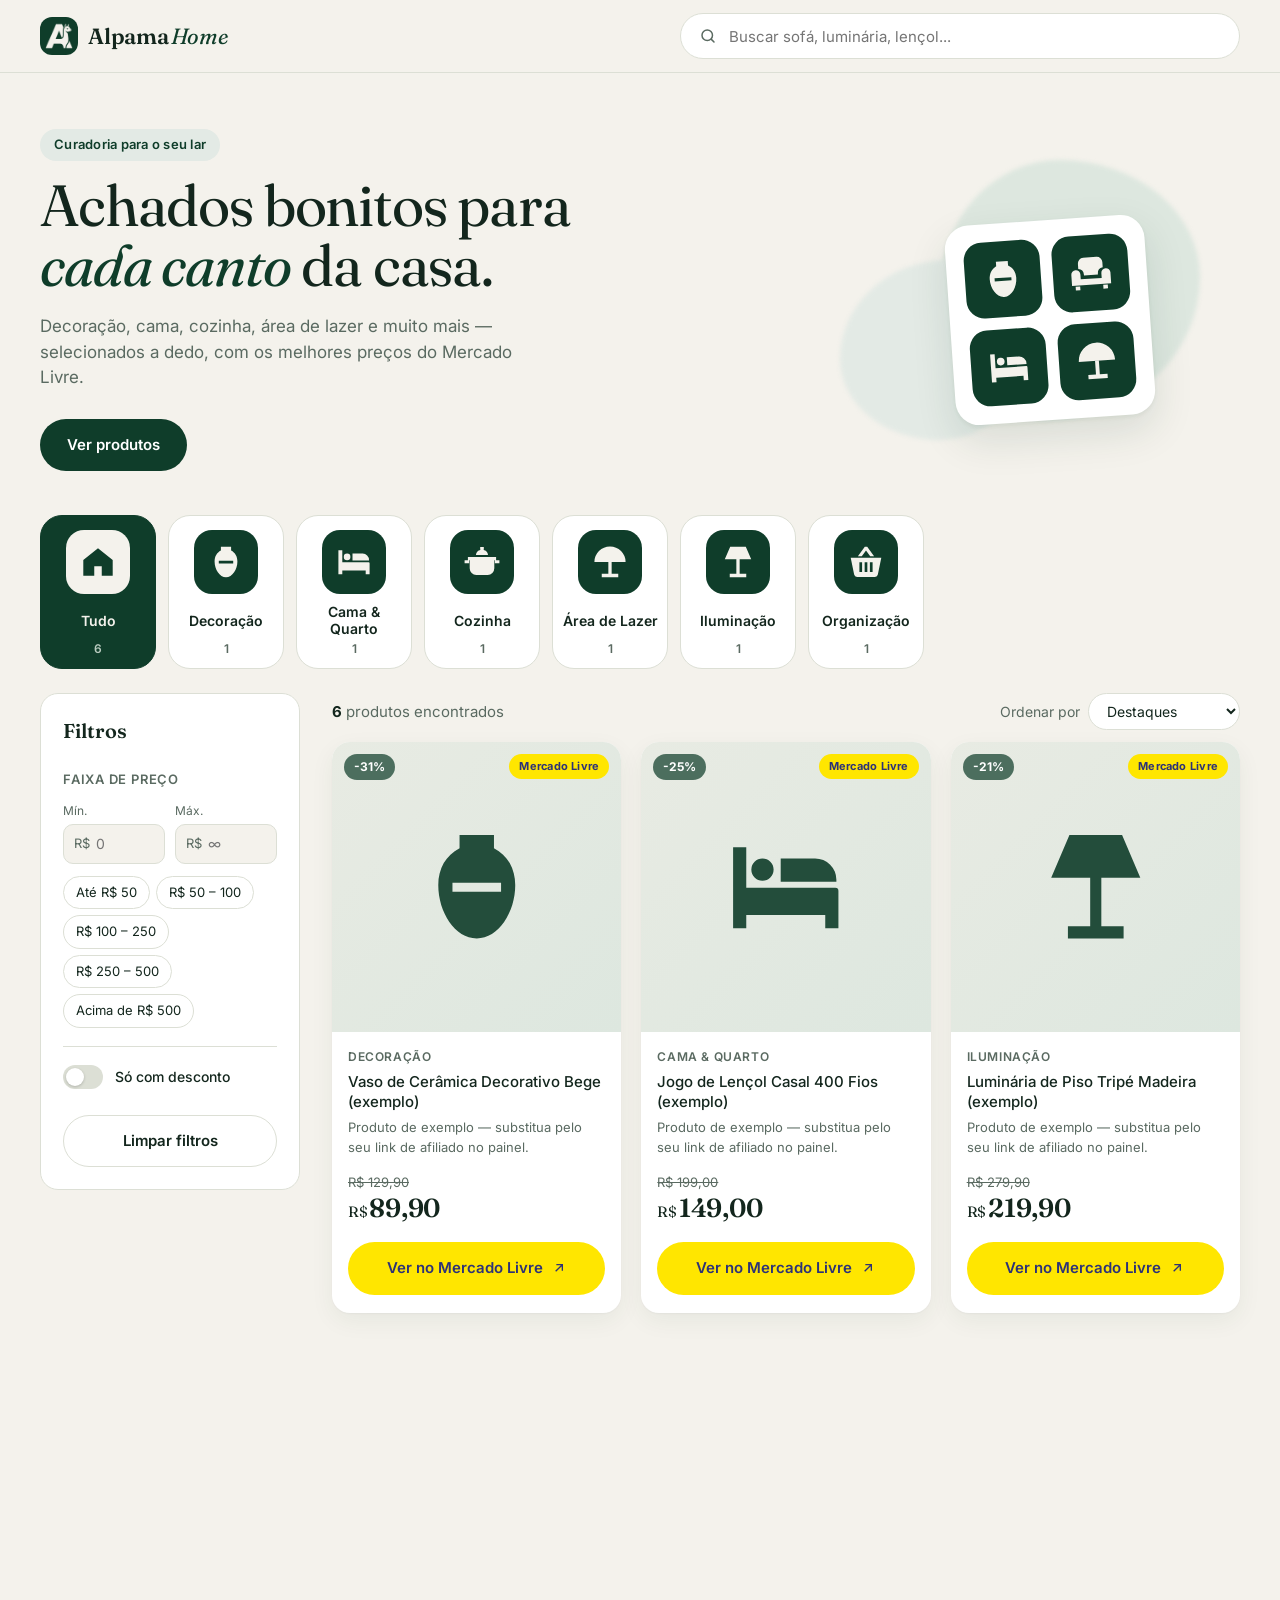
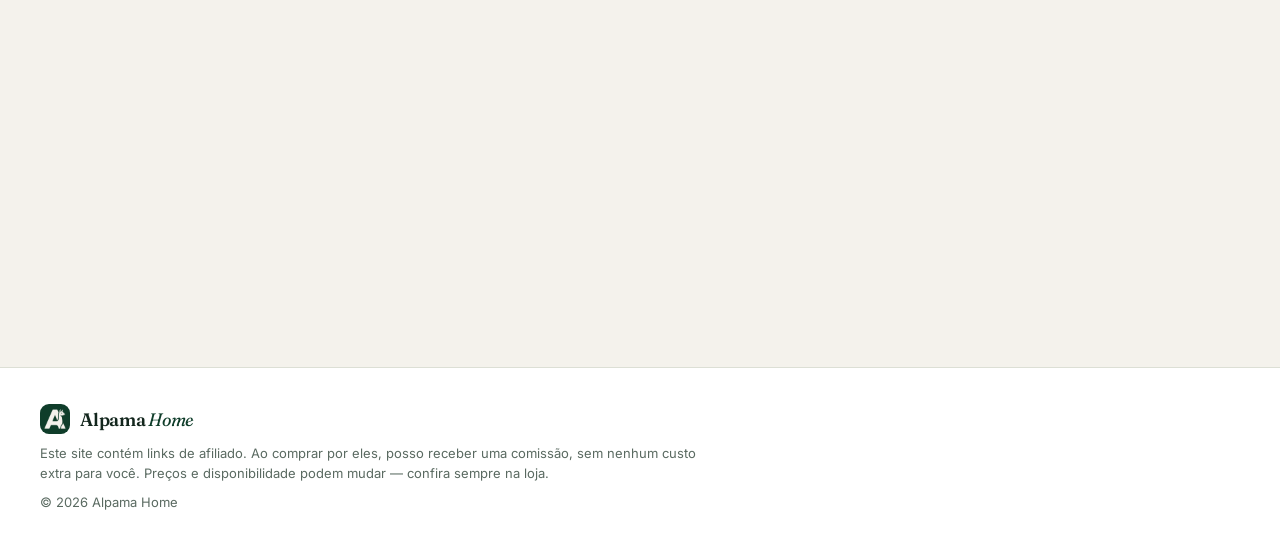
==== commit 741b38ea: "Remove o botão Moderador do site público O painel continua acessível só pelo endereço /admin.html e " ====
--- a/index.html
+++ b/index.html
@@ -28,9 +28,6 @@
         <svg viewBox="0 0 24 24" aria-hidden="true"><path d="M4 6h16M7 12h10M10 18h4"/></svg>
         Filtros
       </button>
-      <a class="mod" href="admin.html" title="Área do moderador">
-        <span class="mod__ico" data-ico="cadeado"></span><span class="mod__txt">Moderador</span>
-      </a>
     </div>
   </header>
 
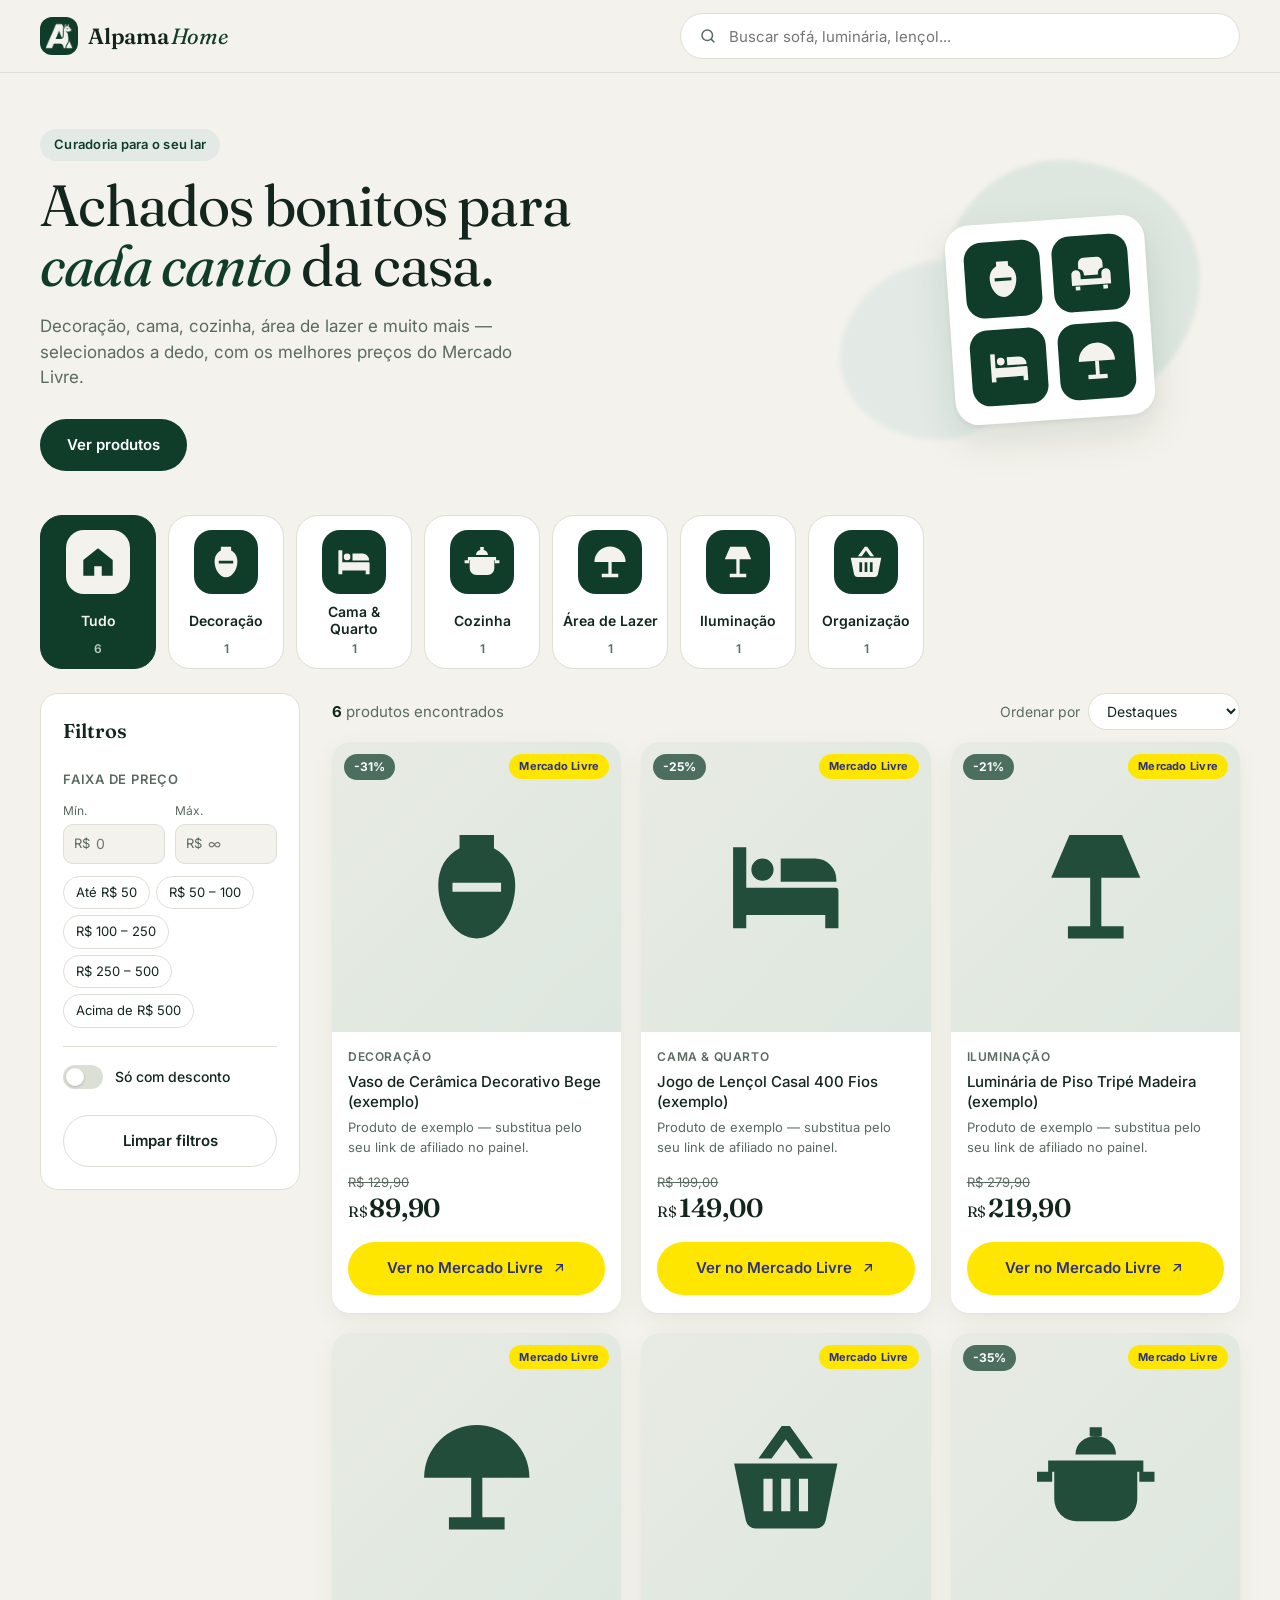
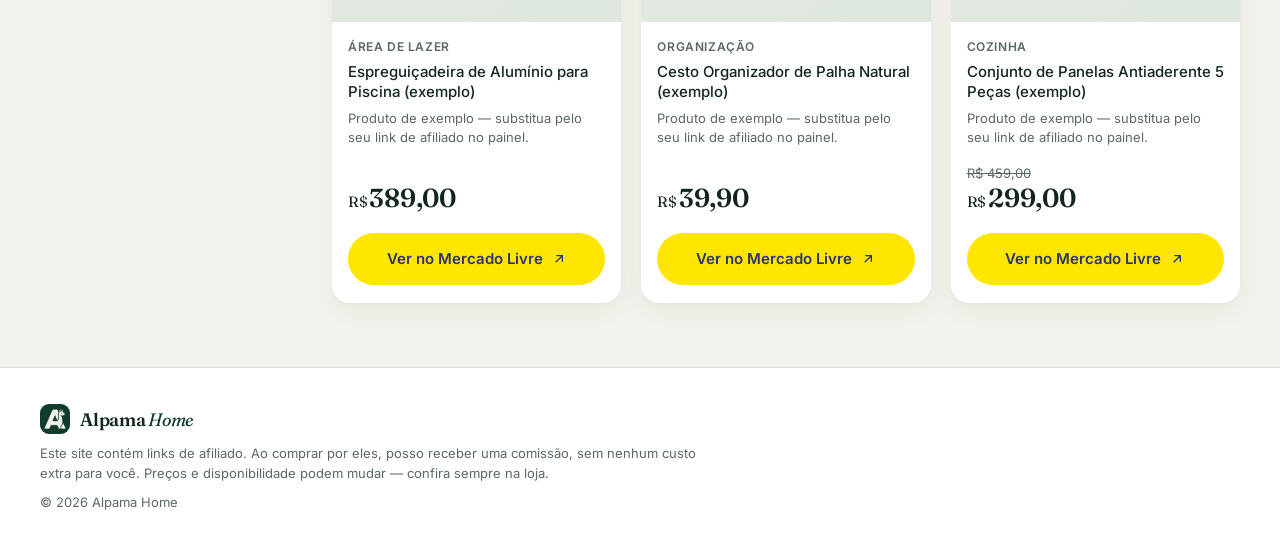
==== commit 33232cfd: "Integra Firebase (login do moderador + Firestore) e prepara alpama.app - Painel admin com tela de lo" ====
--- a/index.html
+++ b/index.html
@@ -5,6 +5,14 @@
   <meta name="viewport" content="width=device-width, initial-scale=1">
   <title>Alpama Home — Achados para sua casa</title>
   <meta name="description" content="Achados selecionados para casa: decoração, cama, cozinha, área de lazer e muito mais, com os melhores preços do Mercado Livre.">
+  <link rel="canonical" href="https://alpama.app/">
+  <meta property="og:type" content="website">
+  <meta property="og:site_name" content="Alpama Home">
+  <meta property="og:title" content="Alpama Home — Achados para sua casa">
+  <meta property="og:description" content="Decoração, cama, cozinha e área de lazer com os melhores preços do Mercado Livre.">
+  <meta property="og:url" content="https://alpama.app/">
+  <meta property="og:image" content="https://alpama.app/assets/img/logo.png">
+  <meta name="twitter:card" content="summary">
   <link rel="preconnect" href="https://fonts.googleapis.com">
   <link rel="preconnect" href="https://fonts.gstatic.com" crossorigin>
   <link href="https://fonts.googleapis.com/css2?family=Fraunces:opsz,wght@9..144,400;9..144,600&family=Inter:wght@400;500;600&display=swap" rel="stylesheet">
@@ -120,6 +128,8 @@
 
   <script src="produtos.js"></script>
   <script src="assets/js/icones.js"></script>
+  <script src="assets/js/firebase-config.js"></script>
+  <script src="assets/js/firebase.js"></script>
   <script src="assets/js/app.js"></script>
 </body>
 </html>
--- a/assets/css/style.css
+++ b/assets/css/style.css
@@ -463,3 +463,20 @@
   .drop { min-height: 200px; }
   .item { grid-template-columns: 48px 1fr; }
 }
+
+.card--carregando { min-height: 380px; background: linear-gradient(100deg, var(--surface) 30%, var(--surface-2) 50%, var(--surface) 70%); background-size: 300% 100%; animation: brilho 1.4s ease infinite; }
+@keyframes brilho { from { background-position: 100% 0; } to { background-position: 0 0; } }
+
+/* ---------- Login do moderador ---------- */
+.login { display: none; min-height: 100vh; place-items: center; padding: 24px 16px; background: var(--brand); }
+body.bloqueado .login { display: grid; }
+body.bloqueado > header, body.bloqueado > nav, body.bloqueado > main { display: none; }
+.login__box { width: 100%; max-width: 400px; background: var(--surface); border-radius: 28px; padding: 36px 28px 28px; display: grid; gap: 14px; box-shadow: 0 30px 60px rgba(0,0,0,.25); }
+.login__logo { width: 72px; height: 72px; border-radius: 20px; justify-self: center; }
+.login__box h1 { font-family: var(--serif); font-weight: 600; font-size: 26px; margin: 4px 0 0; text-align: center; }
+.login__box > p { margin: -6px 0 6px; text-align: center; color: var(--ink-2); font-size: 14px; }
+.login__box .campo input { padding: 13px 14px; font-size: 15px; }
+.login__erro { margin: 0; background: #fdecea; color: #a12a1c; border-radius: 10px; padding: 10px 12px; font-size: 13.5px; }
+.login__box .link-btn { justify-self: center; }
+.adm__sair { padding: 10px 18px; font-size: 14px; }
+.btn[disabled] { opacity: .6; cursor: wait; }
